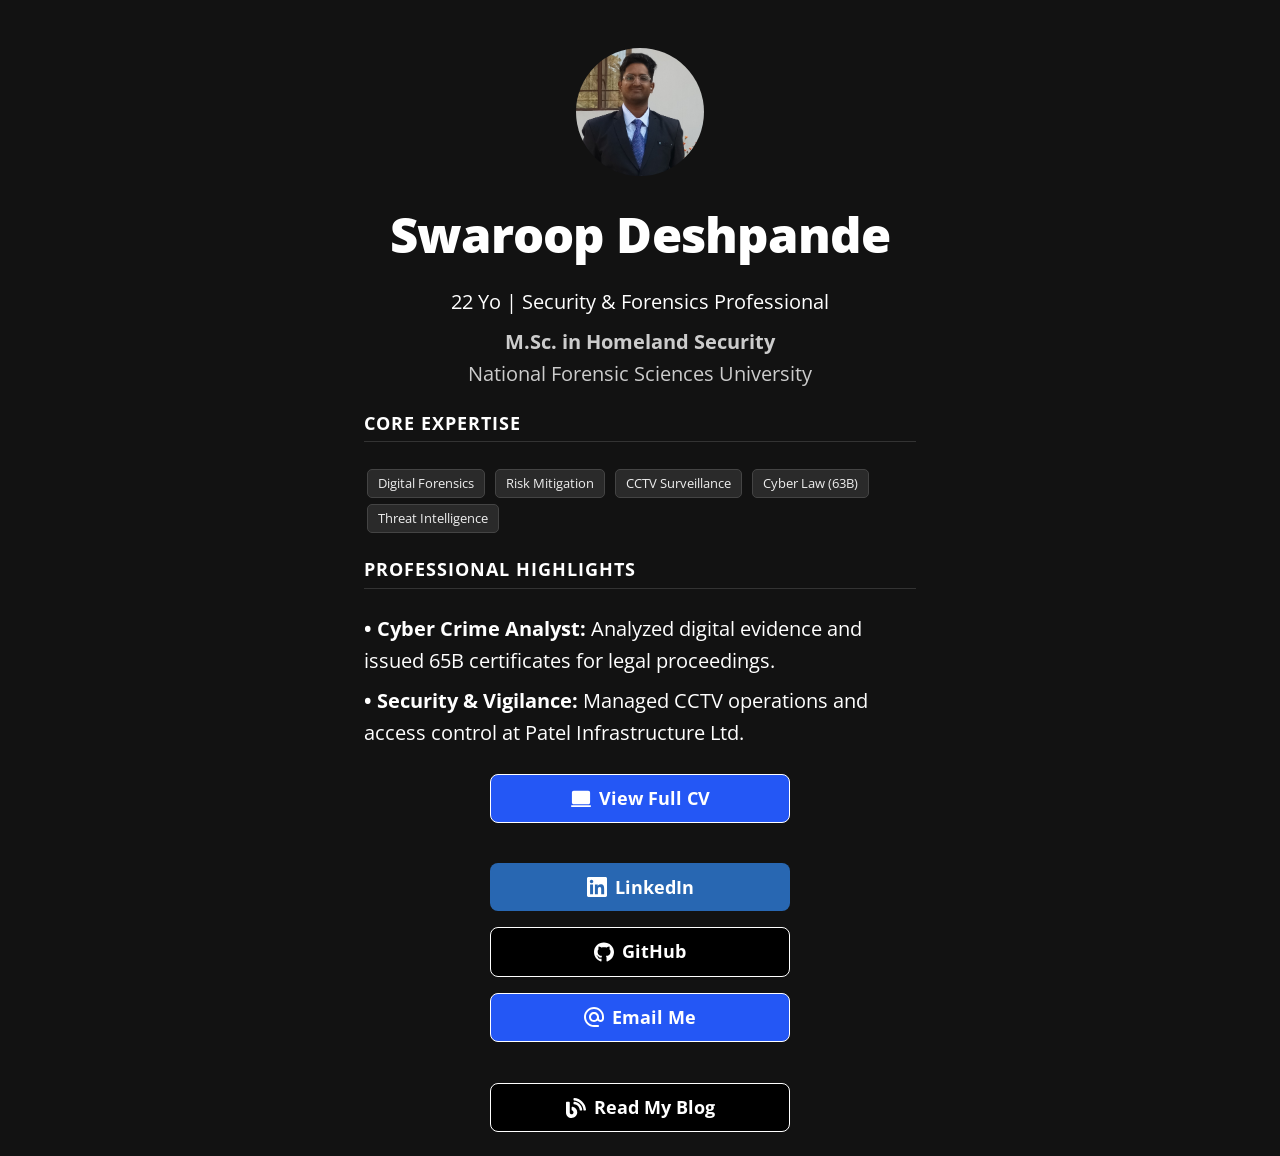
==== index.html @ ded35849 "First" ====
<!DOCTYPE html>
<html class="theme-dark" lang="en">
  <head>
    <meta charset="utf-8">
    <meta name="viewport" content="width=device-width, initial-scale=1">
    <title>Swaroop Deshpande | Security & Forensics Specialist</title>
    <link rel="icon" type="image/x-icon" href="img/dinip_logo_64.png">
    
    <meta name="description" content="Swaroop Deshpande: M.Sc. Homeland Security student and Digital Forensics specialist experienced in risk mitigation, CCTV, and cybercrime analysis.">
    <meta name="keywords" content="Homeland Security, Digital Forensics, Risk Mitigation, CCTV, Cyber Crime Analyst, 65B Certificate, Pune Security">
    <meta name="author" content="Swaroop Deshpande">
    
    <link rel="stylesheet" href="css/reset.css">
    <link rel="stylesheet" href="css/style.css">
    <link rel="stylesheet" href="css/brands.css">
    <style>
      /* Enhancements for the resume layout */
      .experience-section { text-align: left; margin-top: 20px; font-size: 0.95rem; line-height: 1.5; }
      .skill-tag { display: inline-block; background: #2a2a2a; border: 1px solid #444; padding: 4px 10px; border-radius: 5px; margin: 3px; font-size: 0.8rem; color: #eee; }
      h2 { font-size: 1.1rem; margin-top: 20px; border-bottom: 1px solid #333; padding-bottom: 5px; color: #fff; text-transform: uppercase; letter-spacing: 1px; }
      .highlight-text { color: #ccc; margin-bottom: 10px; display: block; }
    </style>
  </head>

  <body>
    <div class="container">
      <div class="column">
        <img class="avatar avatar--rounded" src="images/Swaroop.jpg" alt="Swaroop Deshpande Profile Picture">
        <h1>Swaroop Deshpande</h1>
        
        <div class="bio">
          <p><span class="age"></span> Yo | Security & Forensics Professional</p>
          <span class="highlight-text">
            <strong>M.Sc. in Homeland Security</strong><br>
            National Forensic Sciences University
          </span>

          <div class="experience-section">
            <h2>Core Expertise</h2>
            <div class="skills">
              <span class="skill-tag">Digital Forensics</span> 
              <span class="skill-tag">Risk Mitigation</span>
              <span class="skill-tag">CCTV Surveillance</span> 
              <span class="skill-tag">Cyber Law (63B)</span> 
              <span class="skill-tag">Threat Intelligence</span>
              
            </div>

            <h2>Professional Highlights</h2>
            <p><strong>• Cyber Crime Analyst:</strong> Analyzed digital evidence and issued 65B certificates for legal proceedings.</p>
            <p><strong>• Security & Vigilance:</strong> Managed CCTV operations and access control at Patel Infrastructure Ltd.</p>
          </div>

          <p style="margin-top: 25px;">
                      <a class="button button-default" href="pdf.html" target="_blank" rel="noopener" role="button"><img class="icon" aria-hidden="true" src="images/icons/generic-computer.svg" alt="Resume Icon">View Full CV</a>

            </a>
          </p>
        </div>

        <div class="button-stack" role="navigation">
          <a class="button button-linked" href="https://www.linkedin.com/in/swaroopdeshpande" target="_blank" rel="noopener" role="button"><img class="icon" aria-hidden="true" src="images/icons/linkedin.svg" alt="LinkedIn Logo">LinkedIn</a>
          <a class="button button-github" href="https://github.com/SandwichPrestigious" target="_blank" rel="noopener" role="button"><img class="icon" aria-hidden="true" src="images/icons/github.svg" alt="GitHub Logo">GitHub</a>
          <a class="button button-default" href="mailto:deshpandeswaroop01@gmail.com" target="_blank" rel="noopener" role="button"><img class="icon" aria-hidden="true" src="images/icons/generic-email-alt.svg" alt="Email Icon">Email Me</a>
          <p style="margin-top: 25px;">
            <a class="button button-github" href="https://medium.com/@deshpandeswaroop01" target="_blank" rel="noopener" role="button">
              <img class="icon" aria-hidden="true" src="images/icons/blog.svg" alt="Blog Logo">Read My Blog
            </a>
          </p>
          </div>
      </div>
    </div>

    <script>
      const ages = document.getElementsByClassName('age')
      for (let i = 0; i < ages.length; i++) {
        ages[i].textContent = getAge('2004-03-28')
      }
      function getAge (dateString) {
        let today = new Date();
        let birthDate = new Date(dateString);
        let age = today.getFullYear() - birthDate.getFullYear();
        let m = today.getMonth() - birthDate.getMonth();
        if (m < 0 || (m === 0 && today.getDate() < birthDate.getDate())) {
          age--;
        }
        return age;
      }
    </script>
  </body>
</html>
---- css/style.css ----
/*
* LittleLink
* https://littlelink.io
* Free to use under the MIT license
* http://www.opensource.org/licenses/mit-license.php
*/

/* Base Typography Settings
–––––––––––––––––––––––––––––––––––––––––––––––––– */
:root {
	font-size: 16px;
}

/* Grid –––––––––––––––––––––––––––––––––––––––––––––––––– */
.container {
	position: relative;
	width: 100%;
	max-width: 37.5rem;
	/* 600px */
	text-align: center;
	margin: 0 auto;
	padding: 3rem 1.25rem 0 1.25rem;
	box-sizing: border-box;
}

.container-left {
	position: relative;
	width: 100%;
	max-width: 37.5rem;
	text-align: left;
	margin: 0 auto;
	padding: 0 1.25rem;
	box-sizing: border-box;
}

.container-left p {
	margin-bottom: 1rem;
	/* 16px space between paragraphs */
}

.column {
	position: center;
	width: 100%;
	float: center;
	box-sizing: border-box;
}

.location {
	display: flex;
	align-items: center;
	justify-content: center;
	gap: 0.5rem;
}

.bio {
	margin: 0 0 var(--spacing-m) 0;
}

/* For devices larger than 400px */
@media (min-width:25rem) {

	/* 400px */
	.container {
		width: 85%;
		padding-left: 0;
		padding-right: 0;
	}
}

/* For devices larger than 550px */
@media (min-width:34.375rem) {

	/* 550px */
	.container {
		width: 80%;
	}

	.column,
	.columns {
		margin-left: 0;
	}

	.column:first-child,
	.columns:first-child {
		margin-left: 0;
	}
}

/* Base Styles
  –––––––––––––––––––––––––––––––––––––––––––––––––– */
body {
	margin: 0;
	padding: 0;
	background-color: #ffffff;
	color: #1a1a1a;
	font-family: "Open Sans", system-ui;
	font-size: 1.125rem;
	/* 18px */
	font-weight: 400;
	line-height: 1.6;
}

/* Typography
  –––––––––––––––––––––––––––––––––––––––––––––––––– */
h1 {
	margin: 0 0 0.5rem 0;
	font-size: 3rem;
	/* 48px */
	font-weight: 800;
	line-height: 1;
	letter-spacing: 0;
	word-wrap: break-word;
	overflow-wrap: break-word;
	hyphens: auto;
	/* Delete this to remove automatic hyphen on line break */
}

.container p {
	margin: 0 0 2rem 0;
}

/* Base Typography Settings
–––––––––––––––––––––––––––––––––––––––––––––––––– */
/* Base size - 16px browser default */
:root {
	font-size: 16px;
	/* Using a 1.25 modular scale for typography */
	--scale-0: 1rem;
	/* 16px */
	--scale-1: 1.25rem;
	/* 20px */
	--scale-2: 1.563rem;
	/* 25px */
	--scale-3: 1.953rem;
	/* 31px */
	--scale-4: 2.441rem;
	/* 39px */
	--scale-5: 3.052rem;
	/* 49px */

	/* Spacing units */
	--spacing-xs: 0.5rem;
	/* 8px */
	--spacing-s: 1rem;
	/* 16px */
	--spacing-m: 1.5rem;
	/* 24px */
	--spacing-l: 2rem;
	/* 32px */
	--spacing-xl: 3rem;
	/* 48px */
	--spacing-xxl: 4rem;
	/* 64px */
}

/* Avatar */
.avatar {
	width: 8rem;
	/* 128px */
	height: 8rem;
	border-radius: 50%;
	object-fit: cover;
	background-position: center;
	margin-bottom: var(--spacing-l);
	margin-left: auto;
	margin-right: auto;
	display: block;
}

/* Typography Scale */
h1 {
	margin: 0 0 var(--spacing-m) 0;
	font-size: var(--scale-5);
	/* ~49px */
	font-weight: 800;
	line-height: 1.1;
	letter-spacing: -0.02em;
	word-wrap: break-word;
	overflow-wrap: break-word;
}

body {
	font-size: var(--scale-1);
	/* 20px */
	line-height: 1.6;
}

.container p {
	margin: 0 0 var(--spacing-xs) 0;
	font-size: var(--scale-1);
	line-height: 1.6;
}

/* Container spacing */
.container {
	padding: var(--spacing-xl) var(--spacing-m) 0 var(--spacing-m);
	text-align: center;
}

/* Footer */
footer {
	margin: var(--spacing-xxl) 0;
	/* 4rem (64px) top and bottom */
	font-size: var(--scale-0);
}

.link-clean {
	color: #e5e5e5;
	text-decoration: none;
	transition: color 0.2s ease;
}

.link-clean:hover {
	color: #60a5fa;
}

/* Responsive adjustments */
@media (max-width:34.375rem) {

	/* 550px */
	h1 {
		font-size: var(--scale-4);
	}

	body {
		font-size: var(--scale-0);
	}

	.container p {
		font-size: var(--scale-0);
	}

	.avatar {
		margin-bottom: var(--spacing-m);
	}

	footer {
		margin: var(--spacing-xl) 0;
		/* 3rem (48px) top and bottom */
	}
}

/* Links
  –––––––––––––––––––––––––––––––––––––––––––––––––– */
a {
	color: #2457F5;
	text-decoration: underline;
}

a:hover {
	color: #083BDA;
}

/* Buttons
–––––––––––––––––––––––––––––––––––––––––––––––––– */
.button,
button {
	display: inline-flex;
	align-items: center;
	justify-content: center;
	width: 18.75rem;
	/* 300px */
	min-height: 3rem;
	/* 48px */
	padding: 0.75rem 1rem;
	/* 12px ; 16px */
	font-size: 1.125rem;
	/* 18px */
	font-weight: 700;
	text-decoration: none;
	white-space: normal;
	background-color: var(--button-background, transparent);
	color: var(--button-text, #000000);
	border: var(--button-border, none);
	border-radius: 0.5rem;
	cursor: pointer;
	box-sizing: border-box;
	hyphens: auto;
	/* Delete this to remove automatic hyphen on line break */
	margin-bottom: 1rem;
	text-align: center;
	line-height: 1.3;
}

/* Icons
–––––––––––––––––––––––––––––––––––––––––––––––––– */
.icon {
	width: 1.25rem;
	height: 1.25rem;
	margin-right: 0.5rem;
	flex-shrink: 0;
}

/* Avatar
  –––––––––––––––––––––––––––––––––––––––––––––––––– */
.avatar {
	width: 8rem;
	/* 128px */
	height: 8rem;
	object-fit: cover;
	background-position: center;
	margin-bottom: var(--spacing-l);
}

/* Modifier for no avatar rounding */
.avatar--none {
	border-radius: 0%;
}

/* Modifier for rounded avatar */
.avatar--rounded {
	border-radius: 50%;
}

/* Modifier for slightly rounded corners */
.avatar--soft {
	border-radius: 0.5rem;
	/* 8px rounded corners */
}

/* Theme System
  –––––––––––––––––––––––––––––––––––––––––––––––––– */
/* Light theme is default above */

/* Dark theme */
:root.theme-dark {
	color-scheme: dark;
}

:root.theme-dark :focus-visible {
	outline: 2px solid #4899F7;
	outline-offset: 2px;
}

:root.theme-dark body {
	background-color: #121212;
	color: #ffffff;
}

:root.theme-dark a:not(.button) {
	color: #4899F7;
}

:root.theme-dark a:not(.button):hover {
	color: #7AB8FF;
}

/* Auto theme */
:root.theme-auto {
	color-scheme: light dark;
}

@media (prefers-color-scheme:dark) {
	:root.theme-auto body {
		background-color: #121212;
		color: #ffffff;
	}

	:root.theme-auto :focus-visible {
		outline: 2px solid #4899F7;
		outline-offset: 2px;
	}

	:root.theme-auto a:not(.button) {
		color: #4899F7;
	}

	:root.theme-auto a:not(.button):hover {
		color: #7AB8FF;
	}
}

/* Button Text Color Override
    –––––––––––––––––––––––––––––––––––––––––––––––––– */
.button:hover,
button:hover {
	color: var(--button-text);
}

/* Responsive Typography
  –––––––––––––––––––––––––––––––––––––––––––––––––– */
@media (max-width:34.375rem) {

	/* 550px */
	h1 {
		font-size: 2rem;
		/* 32px */
	}

	body {
		font-size: 1rem;
		/* 16px */
	}
}

/* Privacy Page Styles
  –––––––––––––––––––––––––––––––––––––––––––––––––– */
nav {
	margin: var(--spacing-l) 0;
	text-align: left;
}

section {
	margin: var(--spacing-xl) 0;
	text-align: left;
}

h2 {
	font-size: var(--scale-3);
	font-weight: 700;
	margin-bottom: var(--spacing-m);
}

h3 {
	font-size: var(--scale-2);
	font-weight: 600;
	margin: var(--spacing-l) 0 var(--spacing-s) 0;
}

ul {
	list-style: none;
	padding: 0;
	margin: 0 0 var(--spacing-m) 0;
}

ul li {
	margin-bottom: var(--spacing-xs);
}

/* Privacy page specific responsive adjustments */
@media (max-width:34.375rem) {
	h2 {
		font-size: var(--scale-2);
	}

	h3 {
		font-size: var(--scale-1);
	}

	section {
		margin: var(--spacing-l) 0;
	}
}

/* Font Face Definitions
  –––––––––––––––––––––––––––––––––––––––––––––––––– */
@font-face {
	font-display: swap;
	font-family: 'Open Sans';
	font-style: normal;
	font-weight: 400;
	src: url('../fonts/open-sans-v34-vietnamese_latin-ext_latin_hebrew_greek-ext_greek_cyrillic-ext_cyrillic-regular.eot');
	src: url('../fonts/open-sans-v34-vietnamese_latin-ext_latin_hebrew_greek-ext_greek_cyrillic-ext_cyrillic-regular.eot?#iefix') format('embedded-opentype'), url('../fonts/open-sans-v34-vietnamese_latin-ext_latin_hebrew_greek-ext_greek_cyrillic-ext_cyrillic-regular.woff2') format('woff2'), url('../fonts/open-sans-v34-vietnamese_latin-ext_latin_hebrew_greek-ext_greek_cyrillic-ext_cyrillic-regular.woff') format('woff'), url('../fonts/open-sans-v34-vietnamese_latin-ext_latin_hebrew_greek-ext_greek_cyrillic-ext_cyrillic-regular.ttf') format('truetype'), url('../fonts/open-sans-v34-vietnamese_latin-ext_latin_hebrew_greek-ext_greek_cyrillic-ext_cyrillic-regular.svg#OpenSans') format('svg');
}

@font-face {
	font-display: swap;
	font-family: 'Open Sans';
	font-style: normal;
	font-weight: 600;
	src: url('../fonts/open-sans-v34-vietnamese_latin-ext_latin_hebrew_greek-ext_greek_cyrillic-ext_cyrillic-600.eot');
	src: url('../fonts/open-sans-v34-vietnamese_latin-ext_latin_hebrew_greek-ext_greek_cyrillic-ext_cyrillic-600.eot?#iefix') format('embedded-opentype'), url('../fonts/open-sans-v34-vietnamese_latin-ext_latin_hebrew_greek-ext_greek_cyrillic-ext_cyrillic-600.woff2') format('woff2'), url('../fonts/open-sans-v34-vietnamese_latin-ext_latin_hebrew_greek-ext_greek_cyrillic-ext_cyrillic-600.woff') format('woff'), url('../fonts/open-sans-v34-vietnamese_latin-ext_latin_hebrew_greek-ext_greek_cyrillic-ext_cyrillic-600.ttf') format('truetype'), url('../fonts/open-sans-v34-vietnamese_latin-ext_latin_hebrew_greek-ext_greek_cyrillic-ext_cyrillic-600.svg#OpenSans') format('svg');
}

@font-face {
	font-display: swap;
	font-family: 'Open Sans';
	font-style: normal;
	font-weight: 700;
	src: url('../fonts/open-sans-v34-vietnamese_latin-ext_latin_hebrew_greek-ext_greek_cyrillic-ext_cyrillic-700.eot');
	src: url('../fonts/open-sans-v34-vietnamese_latin-ext_latin_hebrew_greek-ext_greek_cyrillic-ext_cyrillic-700.eot?#iefix') format('embedded-opentype'), url('../fonts/open-sans-v34-vietnamese_latin-ext_latin_hebrew_greek-ext_greek_cyrillic-ext_cyrillic-700.woff2') format('woff2'), url('../fonts/open-sans-v34-vietnamese_latin-ext_latin_hebrew_greek-ext_greek_cyrillic-ext_cyrillic-700.woff') format('woff'), url('../fonts/open-sans-v34-vietnamese_latin-ext_latin_hebrew_greek-ext_greek_cyrillic-ext_cyrillic-700.ttf') format('truetype'), url('../fonts/open-sans-v34-vietnamese_latin-ext_latin_hebrew_greek-ext_greek_cyrillic-ext_cyrillic-700.svg#OpenSans') format('svg');
}

@font-face {
	font-display: swap;
	font-family: 'Open Sans';
	font-style: normal;
	font-weight: 800;
	src: url('../fonts/open-sans-v34-vietnamese_latin-ext_latin_hebrew_greek-ext_greek_cyrillic-ext_cyrillic-800.eot');
	src: url('../fonts/open-sans-v34-vietnamese_latin-ext_latin_hebrew_greek-ext_greek_cyrillic-ext_cyrillic-800.eot?#iefix') format('embedded-opentype'), url('../fonts/open-sans-v34-vietnamese_latin-ext_latin_hebrew_greek-ext_greek_cyrillic-ext_cyrillic-800.woff2') format('woff2'), url('../fonts/open-sans-v34-vietnamese_latin-ext_latin_hebrew_greek-ext_greek_cyrillic-ext_cyrillic-800.woff') format('woff'), url('../fonts/open-sans-v34-vietnamese_latin-ext_latin_hebrew_greek-ext_greek_cyrillic-ext_cyrillic-800.ttf') format('truetype'), url('../fonts/open-sans-v34-vietnamese_latin-ext_latin_hebrew_greek-ext_greek_cyrillic-ext_cyrillic-800.svg#OpenSans') format('svg');
}
.loader {
  border: 16px solid #f3f3f3; /* Light grey */
  border-top: 16px solid #3498db; /* Blue */
  border-radius: 50%;
  width: 120px;
  height: 120px;
  animation: spin 2s linear infinite;
}

@keyframes spin {
  0% { transform: rotate(0deg); }
  100% { transform: rotate(360deg); }
}
---- css/brands.css ----
/*
* LittleLink Button Styles
* https://littlelink.io
* Free to use under the MIT license
* http://www.opensource.org/licenses/mit-license.php
*/

/* Brand Button Base Styles
–––––––––––––––––––––––––––––––––––––––––––––––––– */
/* Only include brand-specific button styling here */
.button,button {
  color:var(--button-text,#000000);
  background-color:var(--button-background,transparent);
	border:var(--button-border,none);
	transition:filter 0.2s ease,transform 0.2s ease;
}

/* Global Button Hover Effect
–––––––––––––––––––––––––––––––––––––––––––––––––– */
.button:hover,button:hover {
	filter:brightness(90%);
	transform:translateY(-1px);
}

/* Button Icons
–––––––––––––––––––––––––––––––––––––––––––––––––– */
.icon {
	filter:var(--icon-filter,none);
}

/* Brand-Specific Styles
–––––––––––––––––––––––––––––––––––––––––––––––––– */

/* Default */
.button.button-default {
	--button-text:#ffffff;
	--button-background:#2457F5;
	--button-border:1px solid #ffffff;
}

/* Amazon */
.button-amazon {
	--button-text:#000000;
	--button-background:#FFFFFF;
	--button-border:1px solid #212121;
}

/* Amazon Music */
.button-amazon-music {
	--button-text:#000000;
	--button-background:#25D1DA;
}

/* Apple App Store */
.button-appstore {
	--button-text:#FFFFFF;
	--button-background:#000000;
	--button-border:1px solid #FFFFFF;
}

/* Apple Music */
.button-apple-music {
	--button-text:#ffffff;
	--button-background:#000000;
	--button-border:1px solid #FFFFFF;
}

/* Apple Music Alt */
.button-apple-music-alt {
	--button-text:#ffffff;
	background-image:linear-gradient(to bottom,#FB5C74,#FA233B);
}

/* Apple Podcasts */
.button-apple-podcasts {
	--button-text:#ffffff;
	--button-background:#000000;
	--button-border:1px solid #FFFFFF;
}

/* Apple Podcasts Alt */
.button-apple-podcasts-alt {
	--button-text:#ffffff;
	background-image:linear-gradient(to bottom,#F452FF,#832BC1);
}

/* Bandcamp */
.button-bandcamp {
	--button-text:#ffffff;
	--button-background:#1d9fc3;
}

/* Behance */
.button-behance {
	--button-text:#ffffff;
	--button-background:#0057FF;
  --button-border:1px solid #FFFFFF;
}

/* Bluesky */
.button-bluesky {
	--button-text:#FFFFFF;
	--button-background:#1185FE;
}

/* Bluesky Alt */
.button-bluesky-alt {
	--button-text:#000000;
	--button-background:#FFFFFF;
	--button-border:1px solid #000000;
}

/* Buy Me a Coffee */
.button-coffee {
	--button-text:#000000;
	--button-background:#ffdd00;
}

/* Cal.com */
.button-cal {
	--button-text:#FFFFFF;
	--button-background:#292929;
	--button-border:1px solid #FFFFFF;
}

/* Calendly */
.button-calendly {
	--button-text:#FFFFFF;
	--button-background:#006BFF;
}

/* Cash App */
.button-cash-app {
	--button-text:#ffffff;
	background-image:linear-gradient(to bottom,#00d64b,#00c244);
}

/* dev.to */
.button-dev-to {
	--button-text:#000000;
	--button-background:#f5f5f5;
	--button-border:1px solid #212121;
}

/* Discogs */
.button-discogs {
	--button-text:#000000;
	--button-background:#FFFFFF;
	--button-border:1px solid #000000;
}

/* Discogs Alt */
.button-discogs-alt {
	--button-text:#FFFFFF;
	--button-background:#000000;
	--button-border:1px solid #FFFFFF;
}

/* Discord */
.button-discord {
	--button-text:#ffffff;
	--button-background:#5865F2;
}

/* Dribbble */
.button-dribbble {
	--button-text:#000000;
	--button-background:#FFFFFF;
	--button-border:1px solid #212121;
}

/* Etsy */
.button-etsy {
	--button-text:#ffffff;
	--button-background:#F45800;
}

/* Facebook */
.button-faceb {
	--button-text:#ffffff;
	--button-background:#1877f2;
}

/* Facebook Messenger */
.button-messenger {
	--button-text:#ffffff;
	background-image:linear-gradient(25deg,#0099ff,#5f5dff,#a033ff,#c740cc,#ff5280,#ff7061);
}

/* Figma */
.button-figma {
	--button-text:#ffffff;
	--button-background:#000000;
	--button-border:1px solid #FFFFFF;
}

/* Fiverr */
.button-fiverr {
	--button-text:#ffffff;
	--button-background:#1DBF73;
}

/* Flickr */
.button-flickr {
	--button-text:#ffffff;
	--button-background:#000000;
	--button-border:1px solid #FFFFFF;
}

/* GitHub */
.button-github {
	--button-text:#ffffff;
	--button-background:#000000;
	--button-border:1px solid #FFFFFF;
}

/* GitLab */
.button-gitlab {
	--button-text:#ffffff;
	--button-background:#6151b2;
}

/* GoFundMe */
.button-gofundme {
	--button-text:#ffffff;
	--button-background:#02A95C;
}

/* Goodreads */
.button-goodreads {
	--button-text:#333333;
	--button-background:#f3f1e6;
	--button-border:1px solid #212121;
}

/* Google Black */
.button-google-black {
	--button-text:#FFFFFF;
	--button-background:#000000;
	--button-border:1px solid #FFFFFF;
}

/* Google Play Store */
.button-playstore {
	--button-text:#FFFFFF;
	--button-background:#000000;
	--button-border:1px solid #FFFFFF;
}

/* Google Scholar */
.button-google-scholar {
	--button-text:#000000;
	--button-background:#FFFFFF;
	--button-border:1px solid #212121;
}

/* Hashnode */
.button-hashnode {
	--button-text:#000000;
	--button-background:#ffffff;
	--button-border:1px solid #212121;
}

/* Instagram */
.button-instagram {
	--button-text:#ffffff;
	background-image:linear-gradient(-135deg,#1400c8,#b900b4,#f50000);
}

/* Kick */
.button-kick {
	--button-text:#ffffff;
	--button-background:#000000;
	--button-border:1px solid #ffffff;
}

/* Kick Alt */
.button-kick-alt {
	--button-text:#000000;
	--button-background:#01e701;
}

/* Kickstarter */
.button-kickstarter {
	--button-text:#ffffff;
	--button-background:#05ce78;
}

/* Kit */
.button-kit {
	--button-text:#ffffff;
	--button-background:#000000;
	--button-border:1px solid #FFFFFF;
}

/* Ko-fi */
.button-ko-fi {
	--button-text:#ffffff;
	--button-background:#000000;
  --button-border:1px solid #FFFFFF;
}

/* Last.fm */
.button-last-fm {
	--button-text:#ffffff;
	--button-background:#D51007;
}

/* Letterboxd */
.button-letterboxd {
	--button-text:#ffffff;
	--button-background:#2c3440;
	--button-border:1px solid #FFFFFF;
}

/* Line */
.button-line {
	--button-text:#FFFFFF;
	--button-background:#06C755;
}

/* LinkedIn */
.button-linked {
	--button-text:#ffffff;
	--button-background:#2867b2;
}

/* Mailchimp */
.button-mailchimp {
	--button-text:#000000;
	--button-background:#FFE01B;
}

/* Mastodon */
.button-mastodon {
	--button-text:#ffffff;
	--button-background:#17063B;
	--button-border:1px solid #FFFFFF;
}

/* Medium */
.button-medium {
	--button-text:#ffffff;
	--button-background:#000000;
	--button-border:1px solid #FFFFFF;
}

/* Microsoft */
.button-microsoft {
	--button-text:#ffffff;
	--button-background:#000000;
	--button-border:1px solid #FFFFFF;
}

/* Notion */
.button-notion {
	--button-text:#000000;
	--button-background:#ffffff;
	--button-border:1px solid #212121;
}

/* Obsidian */
.button.button-obsidian {
	--button-text:#ffffff;
	--button-background:#262626;
	--button-border:1px solid #ffffff;
}

/* OnlyFans */
.button-onlyfans {
	--button-text:#ffffff;
	--button-background:#00AEEF;
}

/* Patreon */
.button-patreon {
	--button-text:#ffffff;
	--button-background:#000000;
	--button-border:1px solid #FFFFFF;
}

/* PayPal */
.button-paypal {
	--button-text:#ffffff;
	--button-background:#002991;
  --button-border:1px solid #FFFFFF;
}

/* Pinterest */
.button-pinterest {
	--button-text:#000000;
	--button-background:#ffffff;
	--button-border:1px solid #212121;
}

/* Product Hunt */
.button-product-hunt {
	--button-text:#000000;
	--button-background:#ffffff;
	--button-border:1px solid #212121;
}

/* Read.cv */
.button-read-cv {
	--button-text:#FFFFFF;
	--button-background:#000000;
	--button-border:1px solid #FFFFFF;
}

/* Reddit */
.button-reddit {
	--button-text:#FFFFFF;
	--button-background:#FF4500;
}

/* Shop */
.button-shop {
	--button-text:#ffffff;
	--button-background:#5A31F4;
}

/* Signal */
.button-signal {
	--button-text:#ffffff;
	--button-background:#3a76f0;
}

/* Slack */
.button-slack {
	--button-text:#000000;
	--button-background:#FFFFFF;
	--button-border:1px solid #212121;
}

/* Snapchat */
.button-snapchat {
	--button-text:#000000;
	--button-background:#fffc00;
}

/* SoundCloud */
.button-soundcloud {
	--button-text:#ffffff;
	--button-background:#ff5500;
}

/* Spotify */
.button-spotify {
	--button-text:#191414;
	--button-background:#1db954;
}

/* Spotify Alt */
.button-spotify-alt {
	--button-text:#FFFFFF;
	--button-background:#191414;
	--button-border:1px solid #FFFFFF;
}

/* Square */
.button-square {
	--button-text:#FFFFFF;
	--button-background:#006AFF;
}

/* Stack Overflow */
.button-stack-overflow {
	--button-text:#000000;
	--button-background:#FFFFFF;
	--button-border:1px solid #000000;
}

/* Steam */
.button-steam {
	--button-text:#ffffff;
	background-image:linear-gradient(90deg,#08BBFF,#2B75FF);
}

/* Steam Alt */
.button-steam-alt {
	--button-text:#ffffff;
	background-image:linear-gradient(90deg,#09172a,#072a57,#0c5085);
	--button-border:1px solid #FFFFFF;
}

/* Strava */
.button-strava {
	--button-text:#ffffff;
	--button-background:#fc5200;
}

/* Substack */
.button-substack {
	--button-text:#ffffff;
	--button-background:#FF6719;
}

/* Telegram */
.button-telegram {
	--button-text:#ffffff;
	--button-background:#3faee8;
}

/* Threads */
.button-threads {
	--button-text:#FFFFFF;
	--button-background:#000000;
	--button-border:1px solid #FFFFFF;
}

/* Threema */
.button-threema {
	--button-text:#000000;
	--button-background:#3fe669;
}

/* TikTok */
.button-tiktok {
	--button-text:#ffffff;
	--button-background:#000000;
	--button-border:1px solid #FFFFFF;
}

/* Trello */
.button-trello {
	--button-text:#ffffff;
	--button-background:#0065ff;
}

/* Tumblr */
.button-tumb {
	--button-text:#ffffff;
	--button-background:#131313;
	--button-border:1px solid #FFFFFF;
}

/* Twitch */
.button-twitch {
	--button-text:#ffffff;
	--button-background:#9146ff;
}

/* Unsplash */
.button-unsplash {
	--button-text:#000000;
	--button-background:#ffffff;
	--button-border:1px solid #212121;
}

/* Venmo */
.button-venmo {
	--button-text:#ffffff;
	--button-background:#008CFF;
}

/* Vimeo */
.button-vimeo {
	--button-text:#ffffff;
	--button-background:#1ab7ea;
}

/* VSCO */
.button-vsco {
	--button-text:#FFFFFF;
	--button-background:#000000;
	--button-border:1px solid #FFFFFF;
}

/* WhatsApp */
.button-whatsapp {
	--button-text:#ffffff;
	--button-background:#455a64;
}

/* WordPress */
.button-wordpress {
	--button-text:#ffffff;
	--button-background:#3858E9;
}

/* X */
.button-x {
	--button-text:#FFFFFF;
	--button-background:#000000;
	--button-border:1px solid #FFFFFF;
}

/* YouTube */
.button-yt {
	--button-text:#ffffff;
	--button-background:#282828;
	--button-border:1px solid #FFFFFF;
}

/* YouTube Alt */
.button-yt-alt {
	--button-text:#ffffff;
	--button-background:#FF0000;
}

/* Zoom */
.button-zoom {
	--button-text:#ffffff;
	--button-background:#0B5CFF;
  --button-border:1px solid #FFFFFF;
}
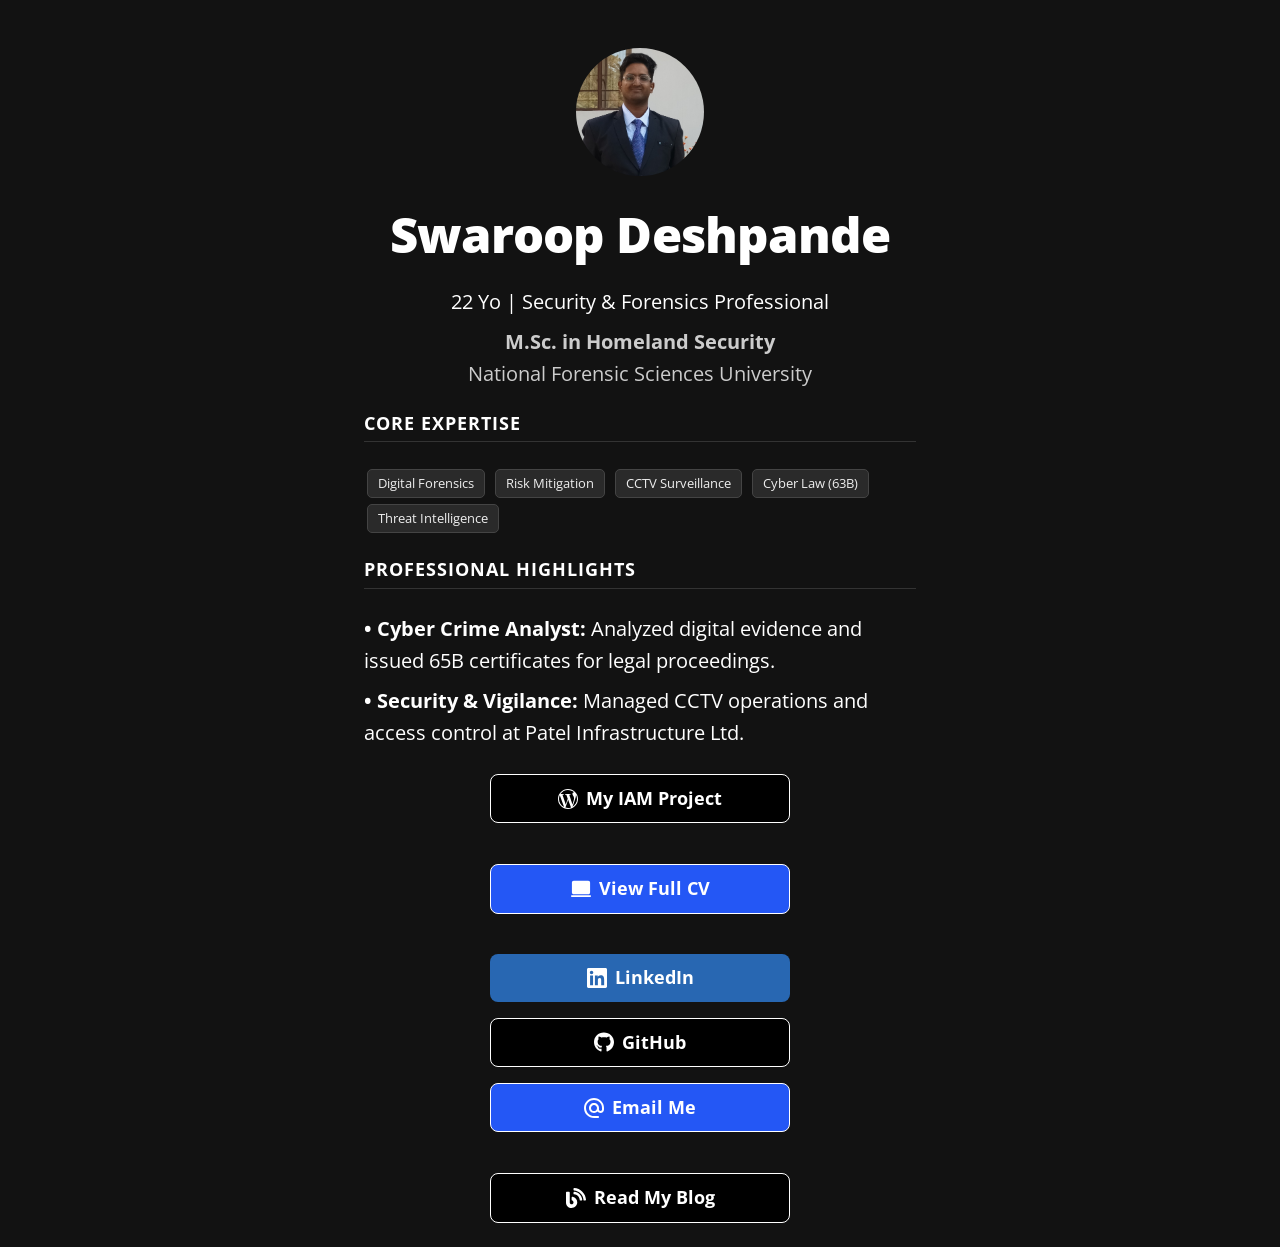
==== commit 160e07b3: "Update index.html" ====
--- a/index.html
+++ b/index.html
@@ -50,6 +50,12 @@
             <p><strong>• Cyber Crime Analyst:</strong> Analyzed digital evidence and issued 65B certificates for legal proceedings.</p>
             <p><strong>• Security & Vigilance:</strong> Managed CCTV operations and access control at Patel Infrastructure Ltd.</p>
           </div>
+                      <p style="margin-top: 25px;">
+            <a class="button button-github" href="mfa.html" target="_blank" rel="noopener" role="button">
+              <img class="icon" aria-hidden="true" src="images/icons/wordpress.svg" alt="Blog Logo">My IAM Project
+            </a>
+          </p>
+
 
           <p style="margin-top: 25px;">
                       <a class="button button-default" href="pdf.html" target="_blank" rel="noopener" role="button"><img class="icon" aria-hidden="true" src="images/icons/generic-computer.svg" alt="Resume Icon">View Full CV</a>
@@ -88,4 +94,4 @@
       }
     </script>
   </body>
-</html>+</html>
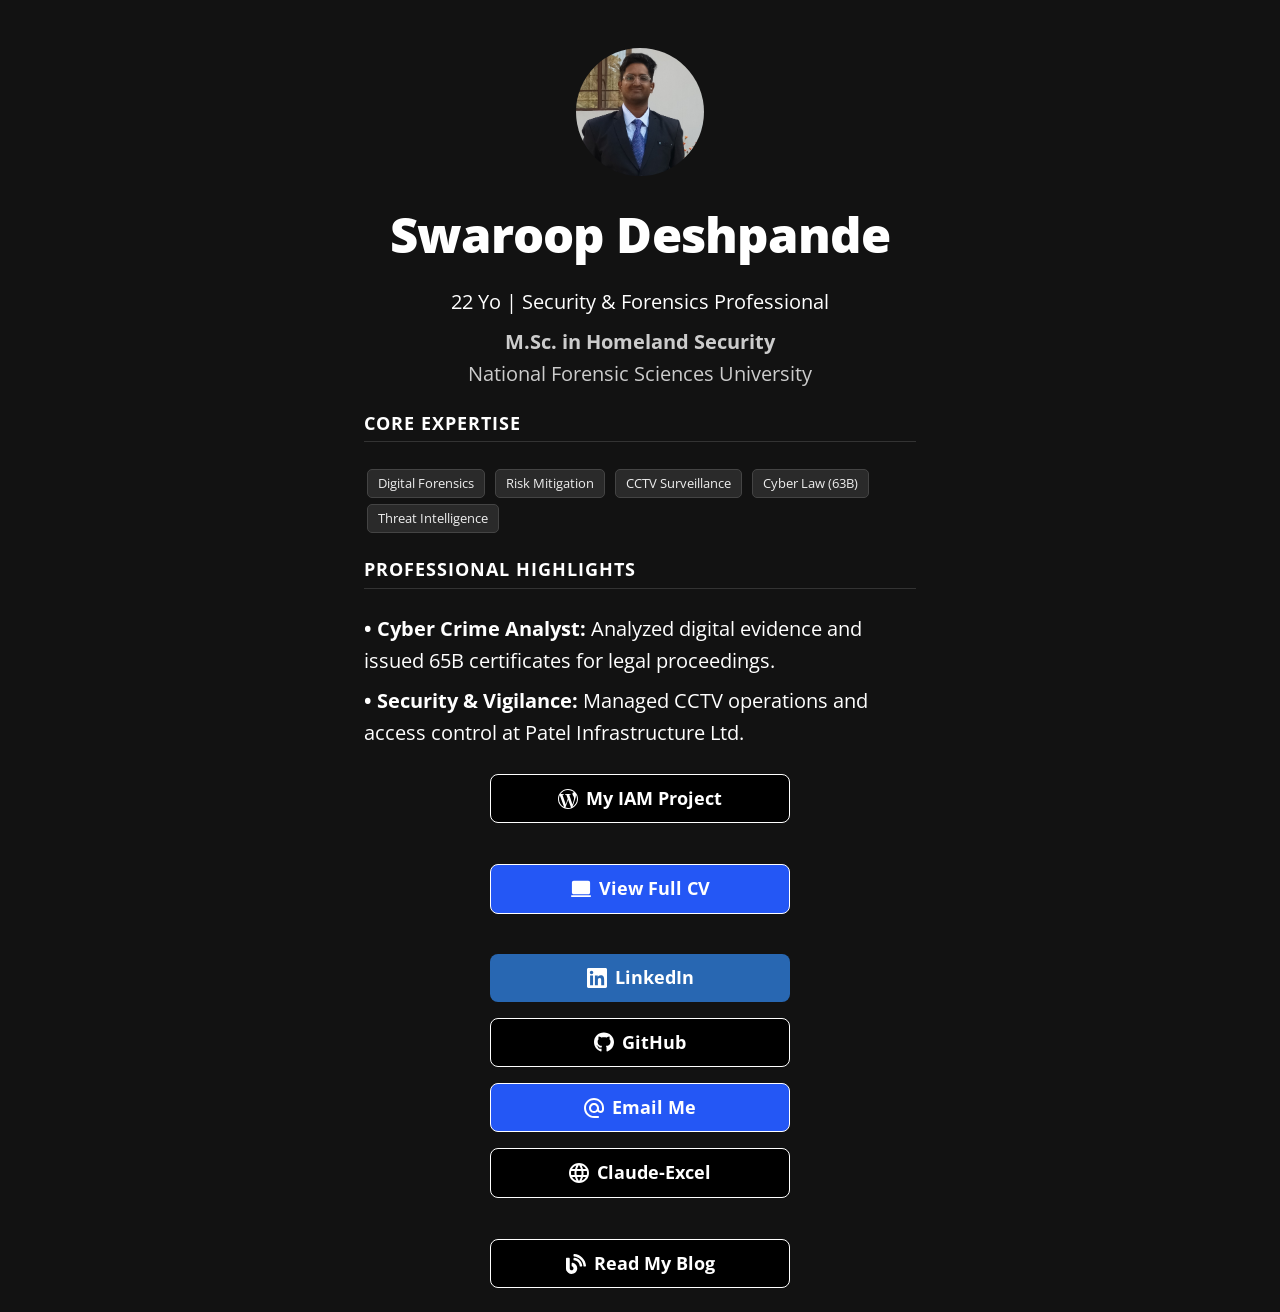
==== commit bb8d4649: "Added a Claude tool" ====
--- a/index.html
+++ b/index.html
@@ -68,6 +68,7 @@
           <a class="button button-linked" href="https://www.linkedin.com/in/swaroopdeshpande" target="_blank" rel="noopener" role="button"><img class="icon" aria-hidden="true" src="images/icons/linkedin.svg" alt="LinkedIn Logo">LinkedIn</a>
           <a class="button button-github" href="https://github.com/SandwichPrestigious" target="_blank" rel="noopener" role="button"><img class="icon" aria-hidden="true" src="images/icons/github.svg" alt="GitHub Logo">GitHub</a>
           <a class="button button-default" href="mailto:deshpandeswaroop01@gmail.com" target="_blank" rel="noopener" role="button"><img class="icon" aria-hidden="true" src="images/icons/generic-email-alt.svg" alt="Email Icon">Email Me</a>
+          <a class="button button-github" href="https://claude.ai/public/artifacts/d315f3b2-522d-4dc7-a1ab-5cc5b3a784101" target="_blank" rel="noopener" role="button"><img class="icon" aria-hidden="true" src="images/icons/generic-website.svg" alt="Excel">Claude-Excel</a>
           <p style="margin-top: 25px;">
             <a class="button button-github" href="https://medium.com/@deshpandeswaroop01" target="_blank" rel="noopener" role="button">
               <img class="icon" aria-hidden="true" src="images/icons/blog.svg" alt="Blog Logo">Read My Blog
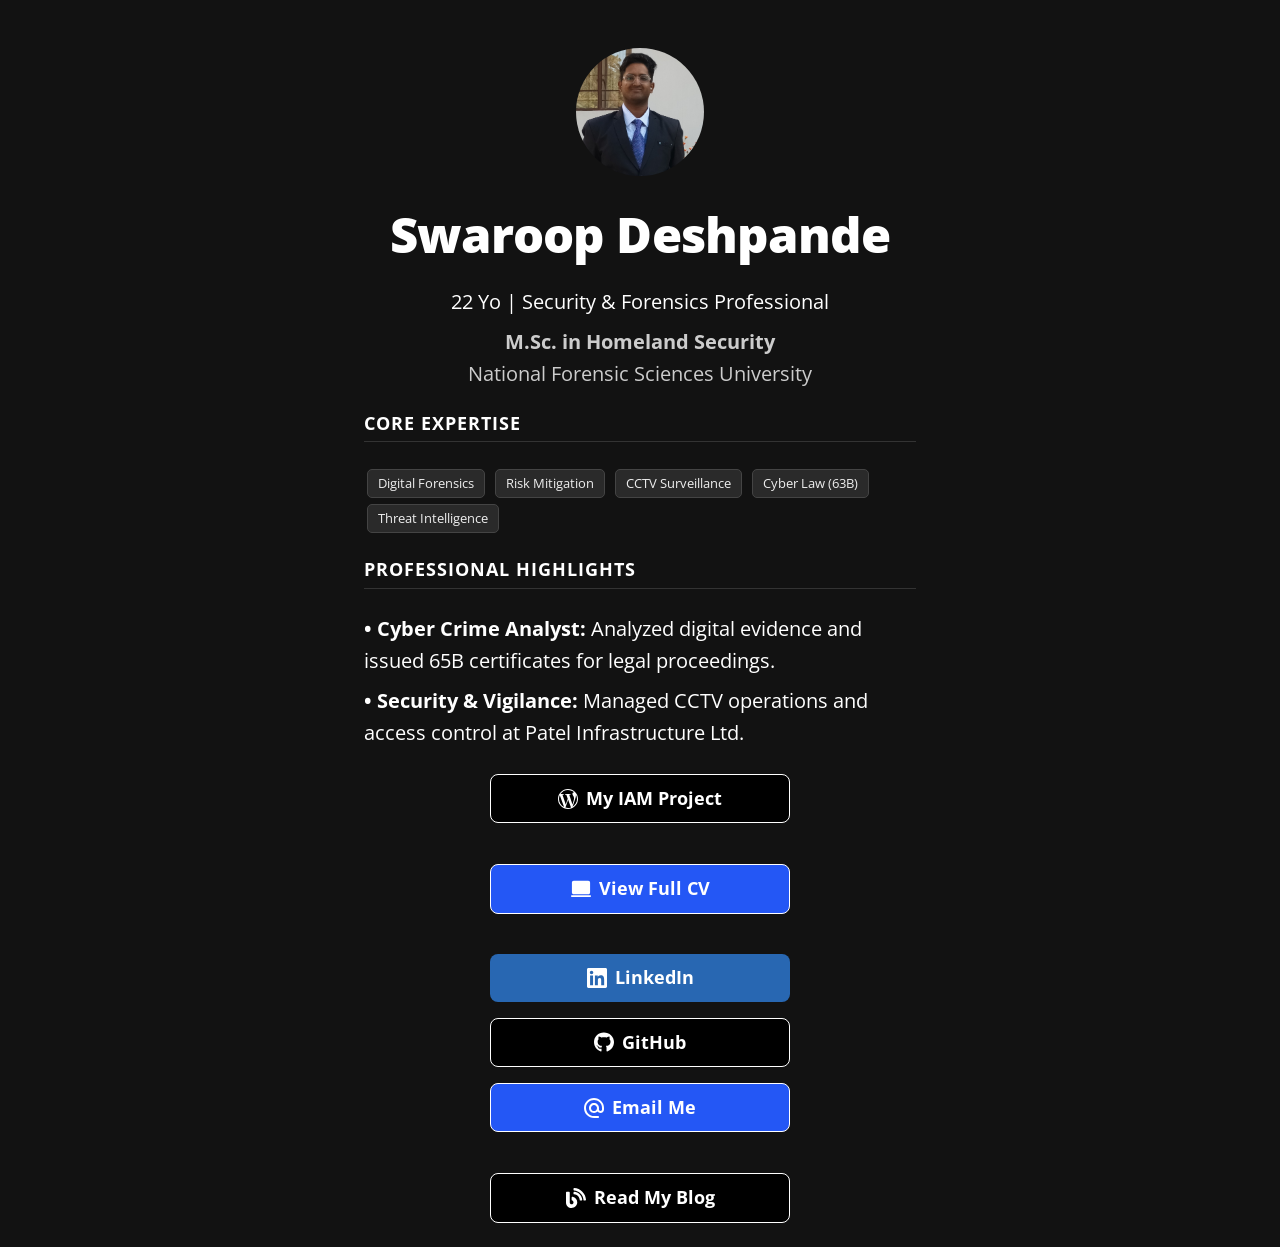
==== commit 6784d13b: "Update index.html" ====
--- a/index.html
+++ b/index.html
@@ -68,7 +68,6 @@
           <a class="button button-linked" href="https://www.linkedin.com/in/swaroopdeshpande" target="_blank" rel="noopener" role="button"><img class="icon" aria-hidden="true" src="images/icons/linkedin.svg" alt="LinkedIn Logo">LinkedIn</a>
           <a class="button button-github" href="https://github.com/SandwichPrestigious" target="_blank" rel="noopener" role="button"><img class="icon" aria-hidden="true" src="images/icons/github.svg" alt="GitHub Logo">GitHub</a>
           <a class="button button-default" href="mailto:deshpandeswaroop01@gmail.com" target="_blank" rel="noopener" role="button"><img class="icon" aria-hidden="true" src="images/icons/generic-email-alt.svg" alt="Email Icon">Email Me</a>
-          <a class="button button-github" href="https://claude.ai/public/artifacts/d315f3b2-522d-4dc7-a1ab-5cc5b3a784101" target="_blank" rel="noopener" role="button"><img class="icon" aria-hidden="true" src="images/icons/generic-website.svg" alt="Excel">Claude-Excel</a>
           <p style="margin-top: 25px;">
             <a class="button button-github" href="https://medium.com/@deshpandeswaroop01" target="_blank" rel="noopener" role="button">
               <img class="icon" aria-hidden="true" src="images/icons/blog.svg" alt="Blog Logo">Read My Blog
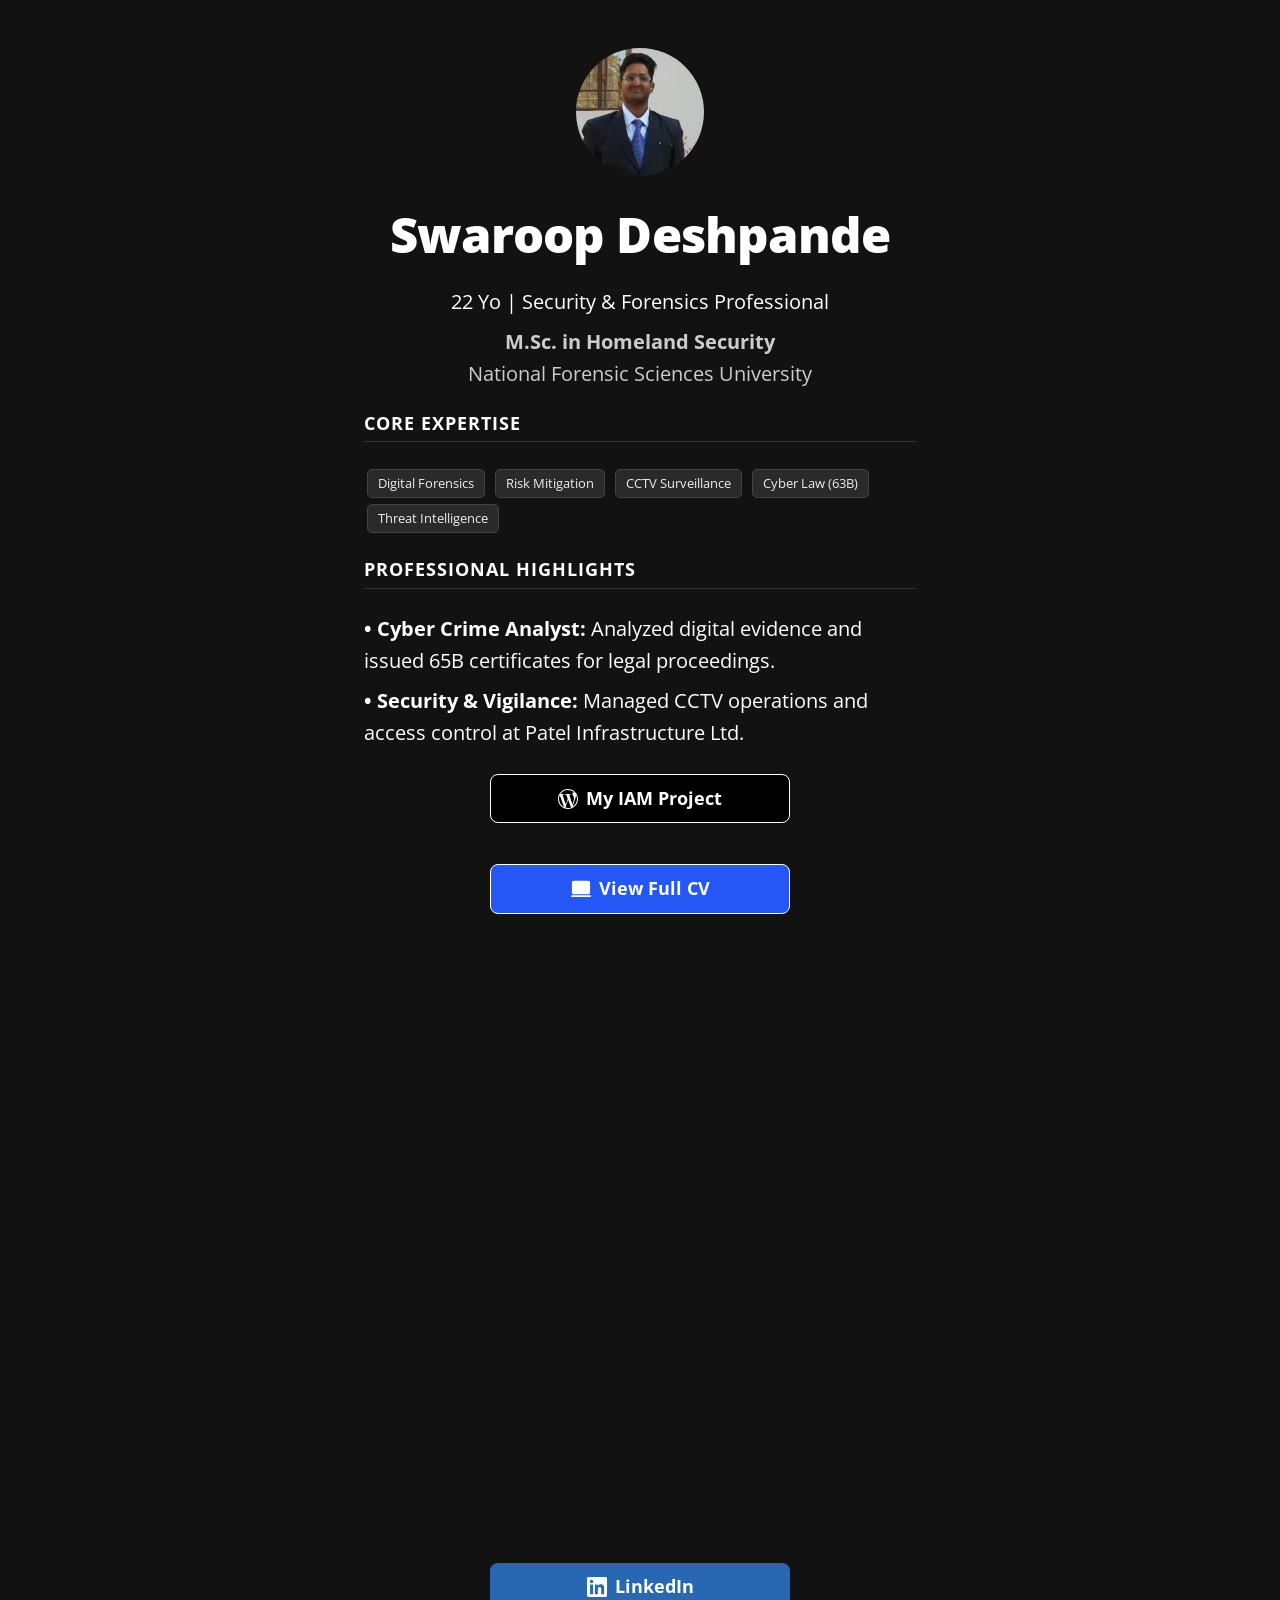
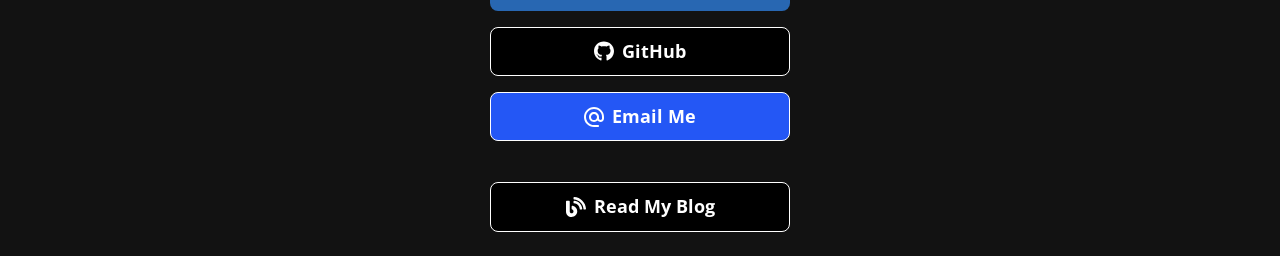
==== commit 0c94f8fe: "Update index.html" ====
--- a/index.html
+++ b/index.html
@@ -63,7 +63,7 @@
             </a>
           </p>
         </div>
-
+<iframe src="https://claude.site/public/artifacts/d315f3b2-522d-4dc7-a1ab-5cc5b3a78410/embed" title="Excel Data Explorer &amp; Builder" width="100%" height="600" frameborder="0" allow="clipboard-write" allowfullscreen></iframe>
         <div class="button-stack" role="navigation">
           <a class="button button-linked" href="https://www.linkedin.com/in/swaroopdeshpande" target="_blank" rel="noopener" role="button"><img class="icon" aria-hidden="true" src="images/icons/linkedin.svg" alt="LinkedIn Logo">LinkedIn</a>
           <a class="button button-github" href="https://github.com/SandwichPrestigious" target="_blank" rel="noopener" role="button"><img class="icon" aria-hidden="true" src="images/icons/github.svg" alt="GitHub Logo">GitHub</a>
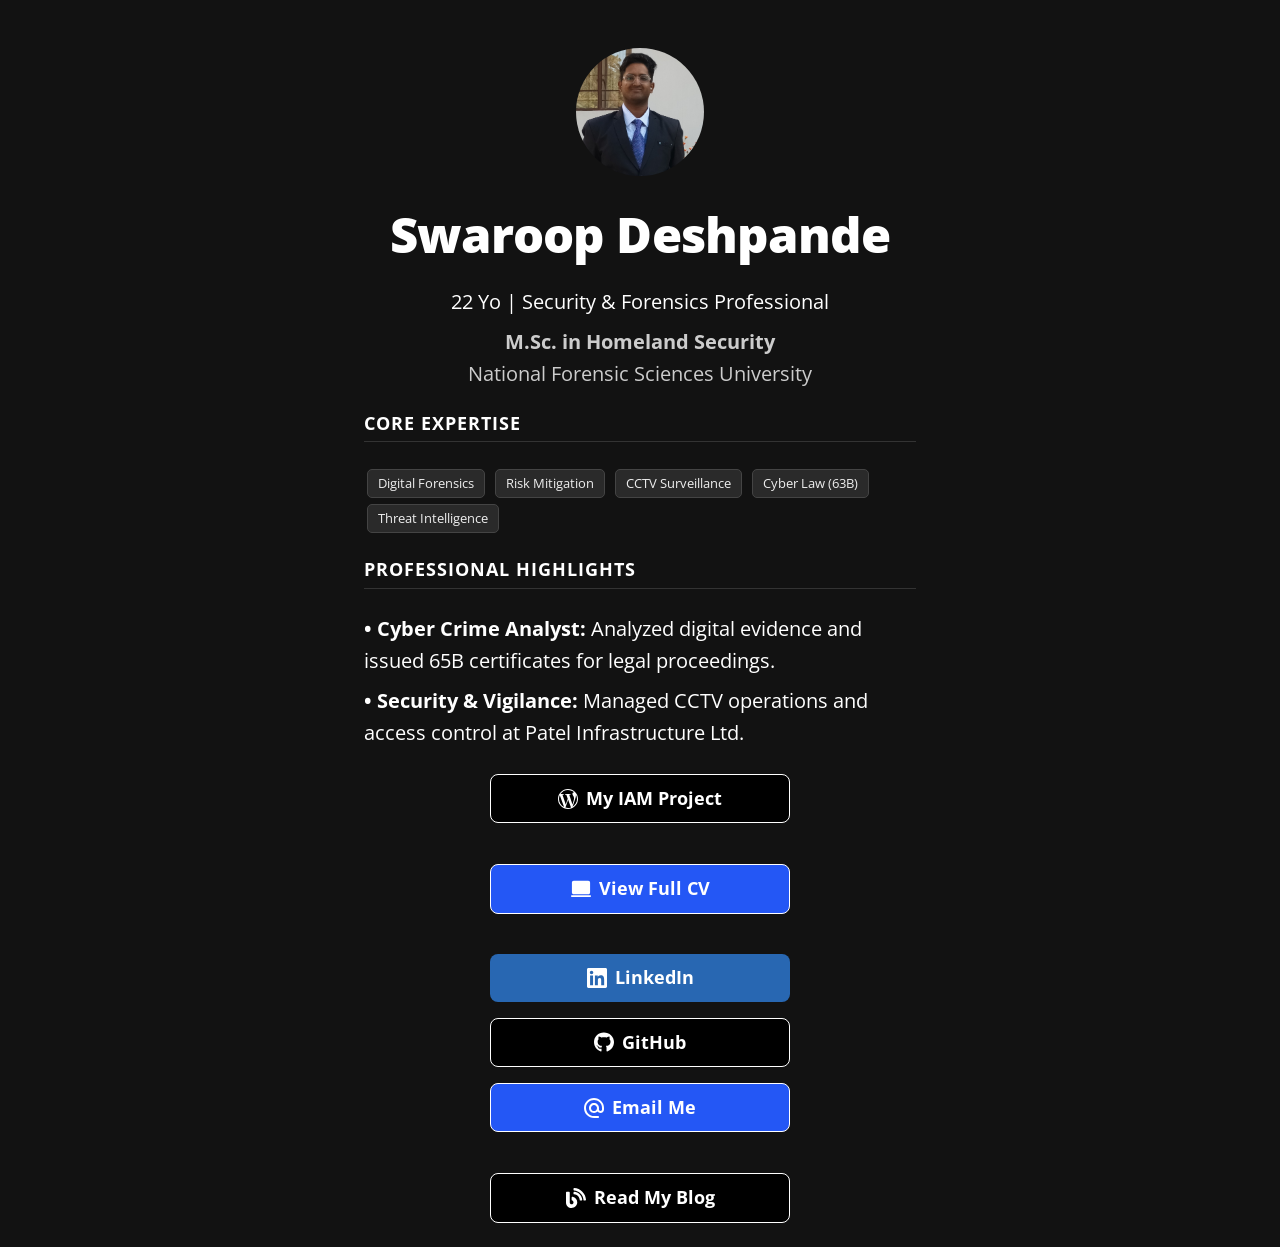
==== commit da8fd564: "Update index.html" ====
--- a/index.html
+++ b/index.html
@@ -63,7 +63,7 @@
             </a>
           </p>
         </div>
-<iframe src="https://claude.site/public/artifacts/d315f3b2-522d-4dc7-a1ab-5cc5b3a78410/embed" title="Excel Data Explorer &amp; Builder" width="100%" height="600" frameborder="0" allow="clipboard-write" allowfullscreen></iframe>
+
         <div class="button-stack" role="navigation">
           <a class="button button-linked" href="https://www.linkedin.com/in/swaroopdeshpande" target="_blank" rel="noopener" role="button"><img class="icon" aria-hidden="true" src="images/icons/linkedin.svg" alt="LinkedIn Logo">LinkedIn</a>
           <a class="button button-github" href="https://github.com/SandwichPrestigious" target="_blank" rel="noopener" role="button"><img class="icon" aria-hidden="true" src="images/icons/github.svg" alt="GitHub Logo">GitHub</a>
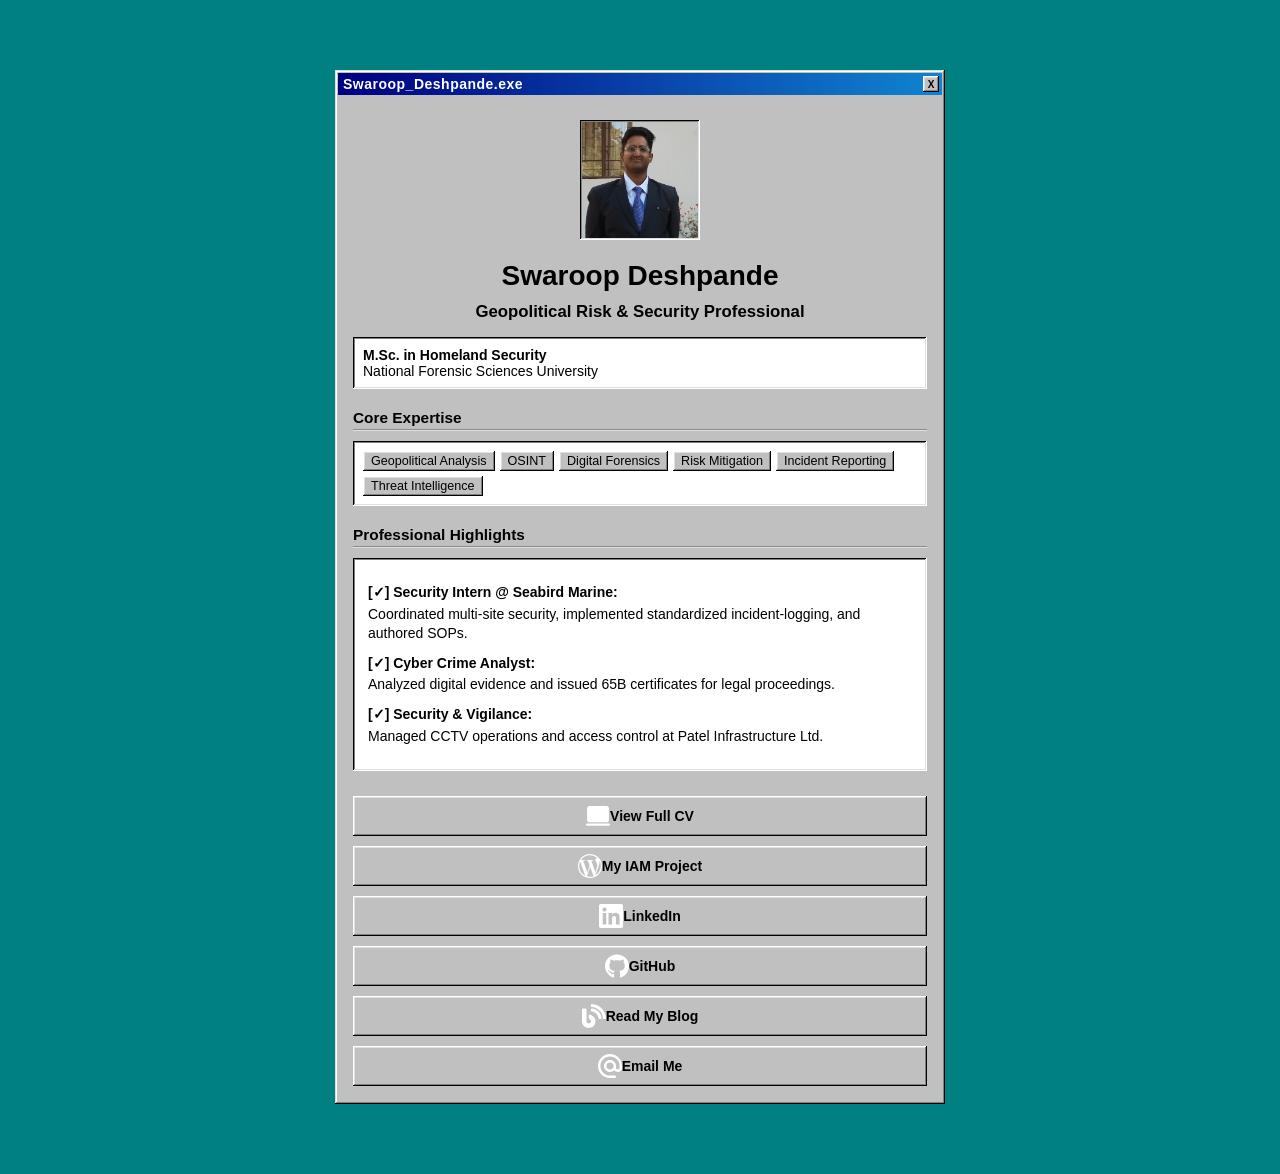
==== commit 47d7a318: "feat: Redesign to classic Windows 95 theme with retro boot screen" ====
--- a/index.html
+++ b/index.html
@@ -1,6 +1,6 @@
 <!DOCTYPE html>
-<html class="theme-dark" lang="en">
-  <head>
+<html lang="en" class="theme-dark">
+<head>
     <meta charset="utf-8">
     <meta name="viewport" content="width=device-width, initial-scale=1">
     <title>Swaroop Deshpande | Security & Forensics Specialist</title>
@@ -13,85 +13,92 @@
     <link rel="stylesheet" href="css/reset.css">
     <link rel="stylesheet" href="css/style.css">
     <link rel="stylesheet" href="css/brands.css">
-    <style>
-      /* Enhancements for the resume layout */
-      .experience-section { text-align: left; margin-top: 20px; font-size: 0.95rem; line-height: 1.5; }
-      .skill-tag { display: inline-block; background: #2a2a2a; border: 1px solid #444; padding: 4px 10px; border-radius: 5px; margin: 3px; font-size: 0.8rem; color: #eee; }
-      h2 { font-size: 1.1rem; margin-top: 20px; border-bottom: 1px solid #333; padding-bottom: 5px; color: #fff; text-transform: uppercase; letter-spacing: 1px; }
-      .highlight-text { color: #ccc; margin-bottom: 10px; display: block; }
-    </style>
-  </head>
+    <link href="https://fonts.googleapis.com/css2?family=Inter:wght@300;400;600;800&family=Fira+Code:wght@400;500&display=swap" rel="stylesheet">
+</head>
 
-  <body>
+<body>
+    <!-- Boot Screen Loader -->
+    <div id="boot-screen">
+        <div class="boot-text">Starting SwaroopOS...</div>
+        <div class="boot-progress">
+            <div class="boot-progress-fill"></div>
+        </div>
+    </div>
+
     <div class="container">
-      <div class="column">
-        <img class="avatar avatar--rounded" src="images/Swaroop.jpg" alt="Swaroop Deshpande Profile Picture">
-        <h1>Swaroop Deshpande</h1>
-        
-        <div class="bio">
-          <p><span class="age"></span> Yo | Security & Forensics Professional</p>
-          <span class="highlight-text">
-            <strong>M.Sc. in Homeland Security</strong><br>
-            National Forensic Sciences University
-          </span>
+        <div class="glass-card">
+            <div class="window-content">
+                <div class="avatar-container">
+                <img class="avatar" src="images/Swaroop.jpg" alt="Swaroop Deshpande">
+            </div>
+            
+            <h1>Swaroop Deshpande</h1>
+            
+            <div class="bio-text">Geopolitical Risk & Security Professional</div>
+            
+            <div class="highlight-text">
+                <strong>M.Sc. in Homeland Security</strong><br>
+                National Forensic Sciences University
+            </div>
 
-          <div class="experience-section">
             <h2>Core Expertise</h2>
             <div class="skills">
-              <span class="skill-tag">Digital Forensics</span> 
-              <span class="skill-tag">Risk Mitigation</span>
-              <span class="skill-tag">CCTV Surveillance</span> 
-              <span class="skill-tag">Cyber Law (63B)</span> 
-              <span class="skill-tag">Threat Intelligence</span>
-              
+                <span class="skill-tag">Geopolitical Analysis</span> 
+                <span class="skill-tag">OSINT</span> 
+                <span class="skill-tag">Digital Forensics</span> 
+                <span class="skill-tag">Risk Mitigation</span>
+                <span class="skill-tag">Incident Reporting</span> 
+                <span class="skill-tag">Threat Intelligence</span>
             </div>
 
             <h2>Professional Highlights</h2>
-            <p><strong>• Cyber Crime Analyst:</strong> Analyzed digital evidence and issued 65B certificates for legal proceedings.</p>
-            <p><strong>• Security & Vigilance:</strong> Managed CCTV operations and access control at Patel Infrastructure Ltd.</p>
-          </div>
-                      <p style="margin-top: 25px;">
-            <a class="button button-github" href="mfa.html" target="_blank" rel="noopener" role="button">
-              <img class="icon" aria-hidden="true" src="images/icons/wordpress.svg" alt="Blog Logo">My IAM Project
-            </a>
-          </p>
+            <div class="professional-highlights">
+                <p><strong><span style="color:var(--primary-glow)">[✓]</span> Security Intern @ Seabird Marine:</strong> <span>Coordinated multi-site security, implemented standardized incident-logging, and authored SOPs.</span></p>
+                <p><strong><span style="color:var(--primary-glow)">[✓]</span> Cyber Crime Analyst:</strong> <span>Analyzed digital evidence and issued 65B certificates for legal proceedings.</span></p>
+                <p><strong><span style="color:var(--primary-glow)">[✓]</span> Security & Vigilance:</strong> <span>Managed CCTV operations and access control at Patel Infrastructure Ltd.</span></p>
+            </div>
 
+            <div class="button-stack">
+                <a class="button primary-action" href="pdf.html" target="_blank" rel="noopener" role="button">
+                    <img class="icon" aria-hidden="true" src="images/icons/generic-computer.svg" alt="Resume Icon">
+                    View Full CV
+                </a>
+                
+                <a class="button" href="mfa.html" target="_blank" rel="noopener" role="button">
+                    <img class="icon" aria-hidden="true" src="images/icons/wordpress.svg" alt="Project Icon">
+                    My IAM Project
+                </a>
 
-          <p style="margin-top: 25px;">
-                      <a class="button button-default" href="pdf.html" target="_blank" rel="noopener" role="button"><img class="icon" aria-hidden="true" src="images/icons/generic-computer.svg" alt="Resume Icon">View Full CV</a>
+                <a class="button" href="https://www.linkedin.com/in/swaroopdeshpande" target="_blank" rel="noopener" role="button">
+                    <img class="icon" aria-hidden="true" src="images/icons/linkedin.svg" alt="LinkedIn Logo">
+                    LinkedIn
+                </a>
 
-            </a>
-          </p>
+                <a class="button" href="https://github.com/SandwichPrestigious" target="_blank" rel="noopener" role="button">
+                    <img class="icon" aria-hidden="true" src="images/icons/github.svg" alt="GitHub Logo">
+                    GitHub
+                </a>
+
+                <a class="button" href="https://medium.com/@deshpandeswaroop01" target="_blank" rel="noopener" role="button">
+                    <img class="icon" aria-hidden="true" src="images/icons/blog.svg" alt="Blog Logo">
+                    Read My Blog
+                </a>
+
+                <a class="button" href="mailto:deshpandeswaroop01@gmail.com" target="_blank" rel="noopener" role="button">
+                    <img class="icon" aria-hidden="true" src="images/icons/generic-email-alt.svg" alt="Email Icon">
+                    Email Me
+                </a>
+            </div>
+            </div>
         </div>
-
-        <div class="button-stack" role="navigation">
-          <a class="button button-linked" href="https://www.linkedin.com/in/swaroopdeshpande" target="_blank" rel="noopener" role="button"><img class="icon" aria-hidden="true" src="images/icons/linkedin.svg" alt="LinkedIn Logo">LinkedIn</a>
-          <a class="button button-github" href="https://github.com/SandwichPrestigious" target="_blank" rel="noopener" role="button"><img class="icon" aria-hidden="true" src="images/icons/github.svg" alt="GitHub Logo">GitHub</a>
-          <a class="button button-default" href="mailto:deshpandeswaroop01@gmail.com" target="_blank" rel="noopener" role="button"><img class="icon" aria-hidden="true" src="images/icons/generic-email-alt.svg" alt="Email Icon">Email Me</a>
-          <p style="margin-top: 25px;">
-            <a class="button button-github" href="https://medium.com/@deshpandeswaroop01" target="_blank" rel="noopener" role="button">
-              <img class="icon" aria-hidden="true" src="images/icons/blog.svg" alt="Blog Logo">Read My Blog
-            </a>
-          </p>
-          </div>
-      </div>
     </div>
 
+    <!-- Scripts for Interactivity -->
     <script>
-      const ages = document.getElementsByClassName('age')
-      for (let i = 0; i < ages.length; i++) {
-        ages[i].textContent = getAge('2004-03-28')
-      }
-      function getAge (dateString) {
-        let today = new Date();
-        let birthDate = new Date(dateString);
-        let age = today.getFullYear() - birthDate.getFullYear();
-        let m = today.getMonth() - birthDate.getMonth();
-        if (m < 0 || (m === 0 && today.getDate() < birthDate.getDate())) {
-          age--;
-        }
-        return age;
-      }
+        // Optional: Add simple terminal-like startup sequence or keep it clean
+        console.log("SYSTEM BOOT OK...");
+        console.log("LOADING MODULES...");
+        console.log("READY.");
     </script>
-  </body>
+</body>
 </html>
--- a/css/style.css
+++ b/css/style.css
@@ -1,494 +1,263 @@
-/*
-* LittleLink
-* https://littlelink.io
-* Free to use under the MIT license
-* http://www.opensource.org/licenses/mit-license.php
-*/
-
-/* Base Typography Settings
-–––––––––––––––––––––––––––––––––––––––––––––––––– */
+/* Base variables for Windows 95 Theme */
+
 :root {
-	font-size: 16px;
-}
-
-/* Grid –––––––––––––––––––––––––––––––––––––––––––––––––– */
+    --win-teal: #008080;
+    --win-gray: #c0c0c0;
+    --win-dark-gray: #808080;
+    --win-blue: #000080;
+    --win-text: #000000;
+    --win-highlight: #ffffff;
+}
+
+body, html {
+    margin: 0;
+    padding: 0;
+    width: 100%;
+    min-height: 100%;
+    background-color: var(--win-teal);
+    color: var(--win-text);
+    font-family: "MS Sans Serif", Tahoma, Arial, sans-serif;
+    font-size: 14px;
+    overflow-x: hidden;
+}
+
+/* Remove previous retro overlays */
+.terminal-overlay {
+    display: none;
+}
+
 .container {
-	position: relative;
-	width: 100%;
-	max-width: 37.5rem;
-	/* 600px */
-	text-align: center;
-	margin: 0 auto;
-	padding: 3rem 1.25rem 0 1.25rem;
-	box-sizing: border-box;
-}
-
-.container-left {
-	position: relative;
-	width: 100%;
-	max-width: 37.5rem;
-	text-align: left;
-	margin: 0 auto;
-	padding: 0 1.25rem;
-	box-sizing: border-box;
-}
-
-.container-left p {
-	margin-bottom: 1rem;
-	/* 16px space between paragraphs */
-}
-
-.column {
-	position: center;
-	width: 100%;
-	float: center;
-	box-sizing: border-box;
-}
-
-.location {
-	display: flex;
-	align-items: center;
-	justify-content: center;
-	gap: 0.5rem;
-}
-
-.bio {
-	margin: 0 0 var(--spacing-m) 0;
-}
-
-/* For devices larger than 400px */
-@media (min-width:25rem) {
-
-	/* 400px */
-	.container {
-		width: 85%;
-		padding-left: 0;
-		padding-right: 0;
-	}
-}
-
-/* For devices larger than 550px */
-@media (min-width:34.375rem) {
-
-	/* 550px */
-	.container {
-		width: 80%;
-	}
-
-	.column,
-	.columns {
-		margin-left: 0;
-	}
-
-	.column:first-child,
-	.columns:first-child {
-		margin-left: 0;
-	}
-}
-
-/* Base Styles
-  –––––––––––––––––––––––––––––––––––––––––––––––––– */
-body {
-	margin: 0;
-	padding: 0;
-	background-color: #ffffff;
-	color: #1a1a1a;
-	font-family: "Open Sans", system-ui;
-	font-size: 1.125rem;
-	/* 18px */
-	font-weight: 400;
-	line-height: 1.6;
-}
-
-/* Typography
-  –––––––––––––––––––––––––––––––––––––––––––––––––– */
+    position: relative;
+    max-width: 650px;
+    margin: 50px auto;
+    padding: 20px;
+    z-index: 1;
+}
+
+/* Windows 95 Window Container */
+.glass-card {
+    background-color: var(--win-gray);
+    box-shadow: inset -1px -1px #000, inset 1px 1px #dfdfdf, inset -2px -2px #808080, inset 2px 2px #fff;
+    padding: 3px;
+    text-align: left;
+    position: relative;
+}
+
+/* Title Bar */
+.glass-card::before {
+    content: "Swaroop_Deshpande.exe";
+    display: block;
+    background: linear-gradient(90deg, var(--win-blue), #1084d0);
+    color: #fff;
+    font-weight: bold;
+    padding: 3px 5px;
+    margin-bottom: 10px;
+    font-size: 14px;
+    letter-spacing: 0.5px;
+}
+
+/* Add faux close button to title bar */
+.glass-card::after {
+    content: "X";
+    position: absolute;
+    top: 6px;
+    right: 6px;
+    width: 16px;
+    height: 16px;
+    background-color: var(--win-gray);
+    color: #000;
+    font-weight: bold;
+    font-size: 10px;
+    display: flex;
+    align-items: center;
+    justify-content: center;
+    box-shadow: inset -1px -1px #000, inset 1px 1px #fff, inset -2px -2px #808080, inset 2px 2px #dfdfdf;
+    cursor: default;
+}
+
+/* Window Content Padding */
+.window-content {
+    padding: 15px;
+}
+
+/* Avatar */
+.avatar-container {
+    text-align: center;
+    margin-bottom: 20px;
+}
+
+.avatar {
+    width: 120px;
+    height: 120px;
+    object-fit: cover;
+    box-shadow: inset -1px -1px #fff, inset 1px 1px #000, inset -2px -2px #dfdfdf, inset 2px 2px #808080;
+    margin: 0 auto;
+    display: block;
+    background: #fff;
+    padding: 2px;
+}
+
 h1 {
-	margin: 0 0 0.5rem 0;
-	font-size: 3rem;
-	/* 48px */
-	font-weight: 800;
-	line-height: 1;
-	letter-spacing: 0;
-	word-wrap: break-word;
-	overflow-wrap: break-word;
-	hyphens: auto;
-	/* Delete this to remove automatic hyphen on line break */
-}
-
-.container p {
-	margin: 0 0 2rem 0;
-}
-
-/* Base Typography Settings
-–––––––––––––––––––––––––––––––––––––––––––––––––– */
-/* Base size - 16px browser default */
-:root {
-	font-size: 16px;
-	/* Using a 1.25 modular scale for typography */
-	--scale-0: 1rem;
-	/* 16px */
-	--scale-1: 1.25rem;
-	/* 20px */
-	--scale-2: 1.563rem;
-	/* 25px */
-	--scale-3: 1.953rem;
-	/* 31px */
-	--scale-4: 2.441rem;
-	/* 39px */
-	--scale-5: 3.052rem;
-	/* 49px */
-
-	/* Spacing units */
-	--spacing-xs: 0.5rem;
-	/* 8px */
-	--spacing-s: 1rem;
-	/* 16px */
-	--spacing-m: 1.5rem;
-	/* 24px */
-	--spacing-l: 2rem;
-	/* 32px */
-	--spacing-xl: 3rem;
-	/* 48px */
-	--spacing-xxl: 4rem;
-	/* 64px */
-}
-
-/* Avatar */
-.avatar {
-	width: 8rem;
-	/* 128px */
-	height: 8rem;
-	border-radius: 50%;
-	object-fit: cover;
-	background-position: center;
-	margin-bottom: var(--spacing-l);
-	margin-left: auto;
-	margin-right: auto;
-	display: block;
-}
-
-/* Typography Scale */
-h1 {
-	margin: 0 0 var(--spacing-m) 0;
-	font-size: var(--scale-5);
-	/* ~49px */
-	font-weight: 800;
-	line-height: 1.1;
-	letter-spacing: -0.02em;
-	word-wrap: break-word;
-	overflow-wrap: break-word;
-}
-
-body {
-	font-size: var(--scale-1);
-	/* 20px */
-	line-height: 1.6;
-}
-
-.container p {
-	margin: 0 0 var(--spacing-xs) 0;
-	font-size: var(--scale-1);
-	line-height: 1.6;
-}
-
-/* Container spacing */
-.container {
-	padding: var(--spacing-xl) var(--spacing-m) 0 var(--spacing-m);
-	text-align: center;
-}
-
-/* Footer */
-footer {
-	margin: var(--spacing-xxl) 0;
-	/* 4rem (64px) top and bottom */
-	font-size: var(--scale-0);
-}
-
-.link-clean {
-	color: #e5e5e5;
-	text-decoration: none;
-	transition: color 0.2s ease;
-}
-
-.link-clean:hover {
-	color: #60a5fa;
-}
-
-/* Responsive adjustments */
-@media (max-width:34.375rem) {
-
-	/* 550px */
-	h1 {
-		font-size: var(--scale-4);
-	}
-
-	body {
-		font-size: var(--scale-0);
-	}
-
-	.container p {
-		font-size: var(--scale-0);
-	}
-
-	.avatar {
-		margin-bottom: var(--spacing-m);
-	}
-
-	footer {
-		margin: var(--spacing-xl) 0;
-		/* 3rem (48px) top and bottom */
-	}
-}
-
-/* Links
-  –––––––––––––––––––––––––––––––––––––––––––––––––– */
-a {
-	color: #2457F5;
-	text-decoration: underline;
-}
-
-a:hover {
-	color: #083BDA;
-}
-
-/* Buttons
-–––––––––––––––––––––––––––––––––––––––––––––––––– */
-.button,
-button {
-	display: inline-flex;
-	align-items: center;
-	justify-content: center;
-	width: 18.75rem;
-	/* 300px */
-	min-height: 3rem;
-	/* 48px */
-	padding: 0.75rem 1rem;
-	/* 12px ; 16px */
-	font-size: 1.125rem;
-	/* 18px */
-	font-weight: 700;
-	text-decoration: none;
-	white-space: normal;
-	background-color: var(--button-background, transparent);
-	color: var(--button-text, #000000);
-	border: var(--button-border, none);
-	border-radius: 0.5rem;
-	cursor: pointer;
-	box-sizing: border-box;
-	hyphens: auto;
-	/* Delete this to remove automatic hyphen on line break */
-	margin-bottom: 1rem;
-	text-align: center;
-	line-height: 1.3;
-}
-
-/* Icons
-–––––––––––––––––––––––––––––––––––––––––––––––––– */
-.icon {
-	width: 1.25rem;
-	height: 1.25rem;
-	margin-right: 0.5rem;
-	flex-shrink: 0;
-}
-
-/* Avatar
-  –––––––––––––––––––––––––––––––––––––––––––––––––– */
-.avatar {
-	width: 8rem;
-	/* 128px */
-	height: 8rem;
-	object-fit: cover;
-	background-position: center;
-	margin-bottom: var(--spacing-l);
-}
-
-/* Modifier for no avatar rounding */
-.avatar--none {
-	border-radius: 0%;
-}
-
-/* Modifier for rounded avatar */
-.avatar--rounded {
-	border-radius: 50%;
-}
-
-/* Modifier for slightly rounded corners */
-.avatar--soft {
-	border-radius: 0.5rem;
-	/* 8px rounded corners */
-}
-
-/* Theme System
-  –––––––––––––––––––––––––––––––––––––––––––––––––– */
-/* Light theme is default above */
-
-/* Dark theme */
-:root.theme-dark {
-	color-scheme: dark;
-}
-
-:root.theme-dark :focus-visible {
-	outline: 2px solid #4899F7;
-	outline-offset: 2px;
-}
-
-:root.theme-dark body {
-	background-color: #121212;
-	color: #ffffff;
-}
-
-:root.theme-dark a:not(.button) {
-	color: #4899F7;
-}
-
-:root.theme-dark a:not(.button):hover {
-	color: #7AB8FF;
-}
-
-/* Auto theme */
-:root.theme-auto {
-	color-scheme: light dark;
-}
-
-@media (prefers-color-scheme:dark) {
-	:root.theme-auto body {
-		background-color: #121212;
-		color: #ffffff;
-	}
-
-	:root.theme-auto :focus-visible {
-		outline: 2px solid #4899F7;
-		outline-offset: 2px;
-	}
-
-	:root.theme-auto a:not(.button) {
-		color: #4899F7;
-	}
-
-	:root.theme-auto a:not(.button):hover {
-		color: #7AB8FF;
-	}
-}
-
-/* Button Text Color Override
-    –––––––––––––––––––––––––––––––––––––––––––––––––– */
-.button:hover,
-button:hover {
-	color: var(--button-text);
-}
-
-/* Responsive Typography
-  –––––––––––––––––––––––––––––––––––––––––––––––––– */
-@media (max-width:34.375rem) {
-
-	/* 550px */
-	h1 {
-		font-size: 2rem;
-		/* 32px */
-	}
-
-	body {
-		font-size: 1rem;
-		/* 16px */
-	}
-}
-
-/* Privacy Page Styles
-  –––––––––––––––––––––––––––––––––––––––––––––––––– */
-nav {
-	margin: var(--spacing-l) 0;
-	text-align: left;
-}
-
-section {
-	margin: var(--spacing-xl) 0;
-	text-align: left;
+    font-size: 2rem;
+    font-weight: bold;
+    margin: 10px 0;
+    color: var(--win-text);
+    text-align: center;
+}
+
+/* Bio Text */
+.bio-text {
+    font-size: 1.2rem;
+    margin-bottom: 15px;
+    text-align: center;
+    font-weight: bold;
+}
+
+.highlight-text {
+    background-color: #fff;
+    color: var(--win-text);
+    padding: 10px;
+    box-shadow: inset -1px -1px #fff, inset 1px 1px #000, inset -2px -2px #dfdfdf, inset 2px 2px #808080;
+    margin-bottom: 20px;
+}
+
+/* Skills Box */
+.skills {
+    display: flex;
+    flex-wrap: wrap;
+    gap: 5px;
+    margin-top: 10px;
+    background: #fff;
+    padding: 10px;
+    box-shadow: inset -1px -1px #fff, inset 1px 1px #000, inset -2px -2px #dfdfdf, inset 2px 2px #808080;
+}
+
+.skill-tag {
+    background: var(--win-gray);
+    box-shadow: inset -1px -1px #000, inset 1px 1px #fff, inset -2px -2px #808080, inset 2px 2px #dfdfdf;
+    padding: 3px 8px;
+    font-size: 0.9rem;
+    color: var(--win-text);
+    cursor: default;
 }
 
 h2 {
-	font-size: var(--scale-3);
-	font-weight: 700;
-	margin-bottom: var(--spacing-m);
-}
-
-h3 {
-	font-size: var(--scale-2);
-	font-weight: 600;
-	margin: var(--spacing-l) 0 var(--spacing-s) 0;
-}
-
-ul {
-	list-style: none;
-	padding: 0;
-	margin: 0 0 var(--spacing-m) 0;
-}
-
-ul li {
-	margin-bottom: var(--spacing-xs);
-}
-
-/* Privacy page specific responsive adjustments */
-@media (max-width:34.375rem) {
-	h2 {
-		font-size: var(--scale-2);
-	}
-
-	h3 {
-		font-size: var(--scale-1);
-	}
-
-	section {
-		margin: var(--spacing-l) 0;
-	}
-}
-
-/* Font Face Definitions
-  –––––––––––––––––––––––––––––––––––––––––––––––––– */
-@font-face {
-	font-display: swap;
-	font-family: 'Open Sans';
-	font-style: normal;
-	font-weight: 400;
-	src: url('../fonts/open-sans-v34-vietnamese_latin-ext_latin_hebrew_greek-ext_greek_cyrillic-ext_cyrillic-regular.eot');
-	src: url('../fonts/open-sans-v34-vietnamese_latin-ext_latin_hebrew_greek-ext_greek_cyrillic-ext_cyrillic-regular.eot?#iefix') format('embedded-opentype'), url('../fonts/open-sans-v34-vietnamese_latin-ext_latin_hebrew_greek-ext_greek_cyrillic-ext_cyrillic-regular.woff2') format('woff2'), url('../fonts/open-sans-v34-vietnamese_latin-ext_latin_hebrew_greek-ext_greek_cyrillic-ext_cyrillic-regular.woff') format('woff'), url('../fonts/open-sans-v34-vietnamese_latin-ext_latin_hebrew_greek-ext_greek_cyrillic-ext_cyrillic-regular.ttf') format('truetype'), url('../fonts/open-sans-v34-vietnamese_latin-ext_latin_hebrew_greek-ext_greek_cyrillic-ext_cyrillic-regular.svg#OpenSans') format('svg');
-}
-
-@font-face {
-	font-display: swap;
-	font-family: 'Open Sans';
-	font-style: normal;
-	font-weight: 600;
-	src: url('../fonts/open-sans-v34-vietnamese_latin-ext_latin_hebrew_greek-ext_greek_cyrillic-ext_cyrillic-600.eot');
-	src: url('../fonts/open-sans-v34-vietnamese_latin-ext_latin_hebrew_greek-ext_greek_cyrillic-ext_cyrillic-600.eot?#iefix') format('embedded-opentype'), url('../fonts/open-sans-v34-vietnamese_latin-ext_latin_hebrew_greek-ext_greek_cyrillic-ext_cyrillic-600.woff2') format('woff2'), url('../fonts/open-sans-v34-vietnamese_latin-ext_latin_hebrew_greek-ext_greek_cyrillic-ext_cyrillic-600.woff') format('woff'), url('../fonts/open-sans-v34-vietnamese_latin-ext_latin_hebrew_greek-ext_greek_cyrillic-ext_cyrillic-600.ttf') format('truetype'), url('../fonts/open-sans-v34-vietnamese_latin-ext_latin_hebrew_greek-ext_greek_cyrillic-ext_cyrillic-600.svg#OpenSans') format('svg');
-}
-
-@font-face {
-	font-display: swap;
-	font-family: 'Open Sans';
-	font-style: normal;
-	font-weight: 700;
-	src: url('../fonts/open-sans-v34-vietnamese_latin-ext_latin_hebrew_greek-ext_greek_cyrillic-ext_cyrillic-700.eot');
-	src: url('../fonts/open-sans-v34-vietnamese_latin-ext_latin_hebrew_greek-ext_greek_cyrillic-ext_cyrillic-700.eot?#iefix') format('embedded-opentype'), url('../fonts/open-sans-v34-vietnamese_latin-ext_latin_hebrew_greek-ext_greek_cyrillic-ext_cyrillic-700.woff2') format('woff2'), url('../fonts/open-sans-v34-vietnamese_latin-ext_latin_hebrew_greek-ext_greek_cyrillic-ext_cyrillic-700.woff') format('woff'), url('../fonts/open-sans-v34-vietnamese_latin-ext_latin_hebrew_greek-ext_greek_cyrillic-ext_cyrillic-700.ttf') format('truetype'), url('../fonts/open-sans-v34-vietnamese_latin-ext_latin_hebrew_greek-ext_greek_cyrillic-ext_cyrillic-700.svg#OpenSans') format('svg');
-}
-
-@font-face {
-	font-display: swap;
-	font-family: 'Open Sans';
-	font-style: normal;
-	font-weight: 800;
-	src: url('../fonts/open-sans-v34-vietnamese_latin-ext_latin_hebrew_greek-ext_greek_cyrillic-ext_cyrillic-800.eot');
-	src: url('../fonts/open-sans-v34-vietnamese_latin-ext_latin_hebrew_greek-ext_greek_cyrillic-ext_cyrillic-800.eot?#iefix') format('embedded-opentype'), url('../fonts/open-sans-v34-vietnamese_latin-ext_latin_hebrew_greek-ext_greek_cyrillic-ext_cyrillic-800.woff2') format('woff2'), url('../fonts/open-sans-v34-vietnamese_latin-ext_latin_hebrew_greek-ext_greek_cyrillic-ext_cyrillic-800.woff') format('woff'), url('../fonts/open-sans-v34-vietnamese_latin-ext_latin_hebrew_greek-ext_greek_cyrillic-ext_cyrillic-800.ttf') format('truetype'), url('../fonts/open-sans-v34-vietnamese_latin-ext_latin_hebrew_greek-ext_greek_cyrillic-ext_cyrillic-800.svg#OpenSans') format('svg');
-}
-.loader {
-  border: 16px solid #f3f3f3; /* Light grey */
-  border-top: 16px solid #3498db; /* Blue */
-  border-radius: 50%;
-  width: 120px;
-  height: 120px;
-  animation: spin 2s linear infinite;
-}
-
-@keyframes spin {
-  0% { transform: rotate(0deg); }
-  100% { transform: rotate(360deg); }
+    font-size: 1.1rem;
+    font-weight: bold;
+    color: var(--win-text);
+    margin: 20px 0 10px;
+    border-bottom: 2px groove #dfdfdf;
+    padding-bottom: 2px;
+}
+
+.professional-highlights {
+    text-align: left;
+    background: #fff;
+    padding: 15px;
+    box-shadow: inset -1px -1px #fff, inset 1px 1px #000, inset -2px -2px #dfdfdf, inset 2px 2px #808080;
+    margin-top: 10px;
+}
+
+.professional-highlights p {
+    margin: 10px 0;
+    font-size: 1rem;
+    line-height: 1.4;
+}
+
+.professional-highlights p strong {
+    color: var(--win-text);
+    display: block;
+    margin-bottom: 2px;
+}
+
+/* Buttons */
+.button-stack {
+    display: flex;
+    flex-direction: column;
+    gap: 10px;
+    margin-top: 25px;
+}
+
+.button {
+    display: flex;
+    align-items: center;
+    justify-content: center;
+    padding: 8px 15px;
+    font-size: 1rem;
+    font-weight: bold;
+    text-decoration: none;
+    color: var(--win-text);
+    background: var(--win-gray);
+    box-shadow: inset -1px -1px #000, inset 1px 1px #fff, inset -2px -2px #808080, inset 2px 2px #dfdfdf;
+    cursor: default;
+}
+
+.button:active {
+    box-shadow: inset -1px -1px #fff, inset 1px 1px #000, inset -2px -2px #dfdfdf, inset 2px 2px #808080;
+    padding: 9px 14px 7px 16px; /* Shift text down/right on click */
+}
+
+.primary-action {
+    border: 1px solid #000;
+}
+
+/* Boot Screen Loader */
+#boot-screen {
+    position: fixed;
+    top: 0;
+    left: 0;
+    width: 100vw;
+    height: 100vh;
+    background-color: #000;
+    z-index: 9999;
+    display: flex;
+    flex-direction: column;
+    align-items: center;
+    justify-content: center;
+    color: var(--win-gray);
+    font-family: 'Courier New', Courier, monospace;
+    animation: fadeOut 0.3s ease 2.5s forwards;
+    pointer-events: all;
+}
+
+#boot-screen.hidden {
+    display: none;
+}
+
+@keyframes fadeOut {
+    to {
+        opacity: 0;
+        visibility: hidden;
+    }
+}
+
+.boot-text {
+    font-size: 1.5rem;
+    margin-bottom: 20px;
+    font-weight: bold;
+}
+
+.boot-progress {
+    width: 250px;
+    height: 18px;
+    border: 2px solid var(--win-gray);
+    padding: 2px;
+}
+
+.boot-progress-fill {
+    height: 100%;
+    background-color: var(--win-gray);
+    width: 0%;
+    animation: fillProgress 2s steps(10) forwards;
+}
+
+@keyframes fillProgress {
+    0% { width: 0%; }
+    100% { width: 100%; }
+}
+
+@media (max-width: 600px) {
+    .container { padding: 10px; margin: 10px auto; }
+    h1 { font-size: 1.5rem; }
+    .glass-card { padding: 2px; }
 }
